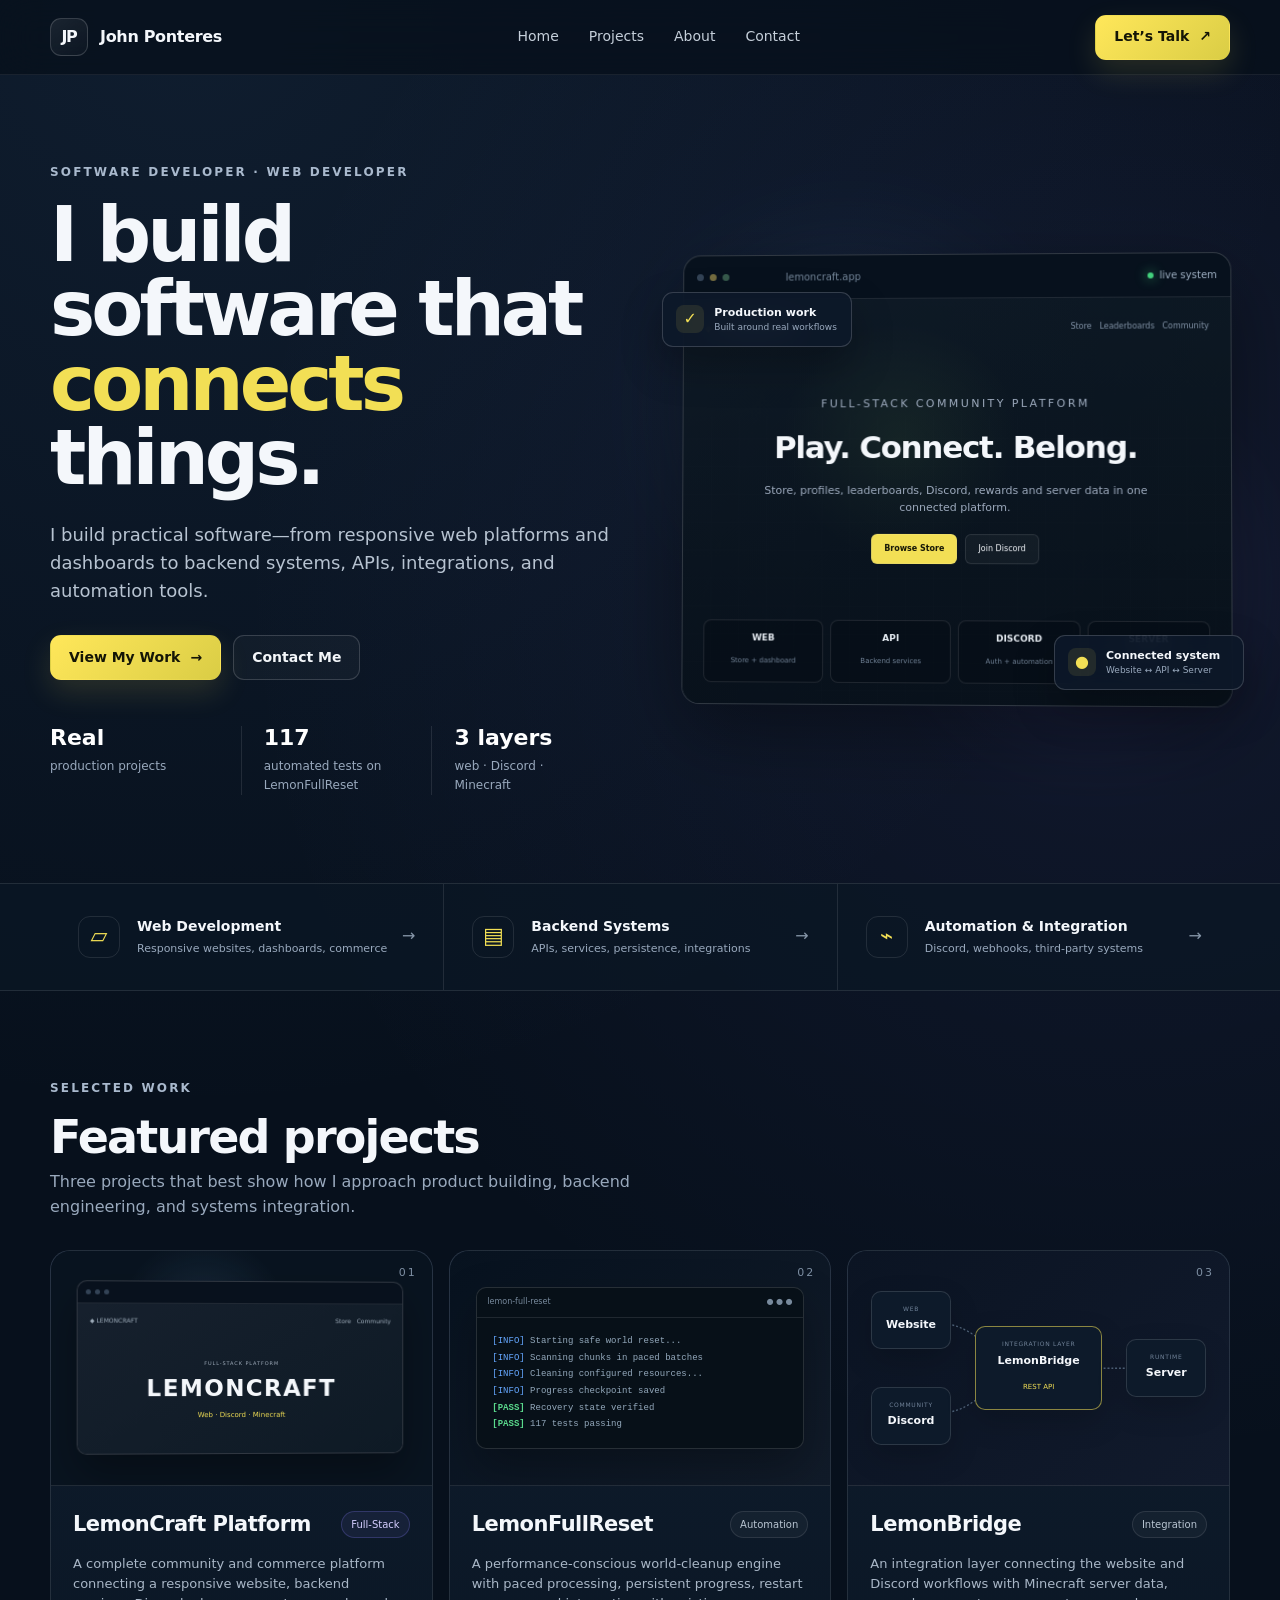
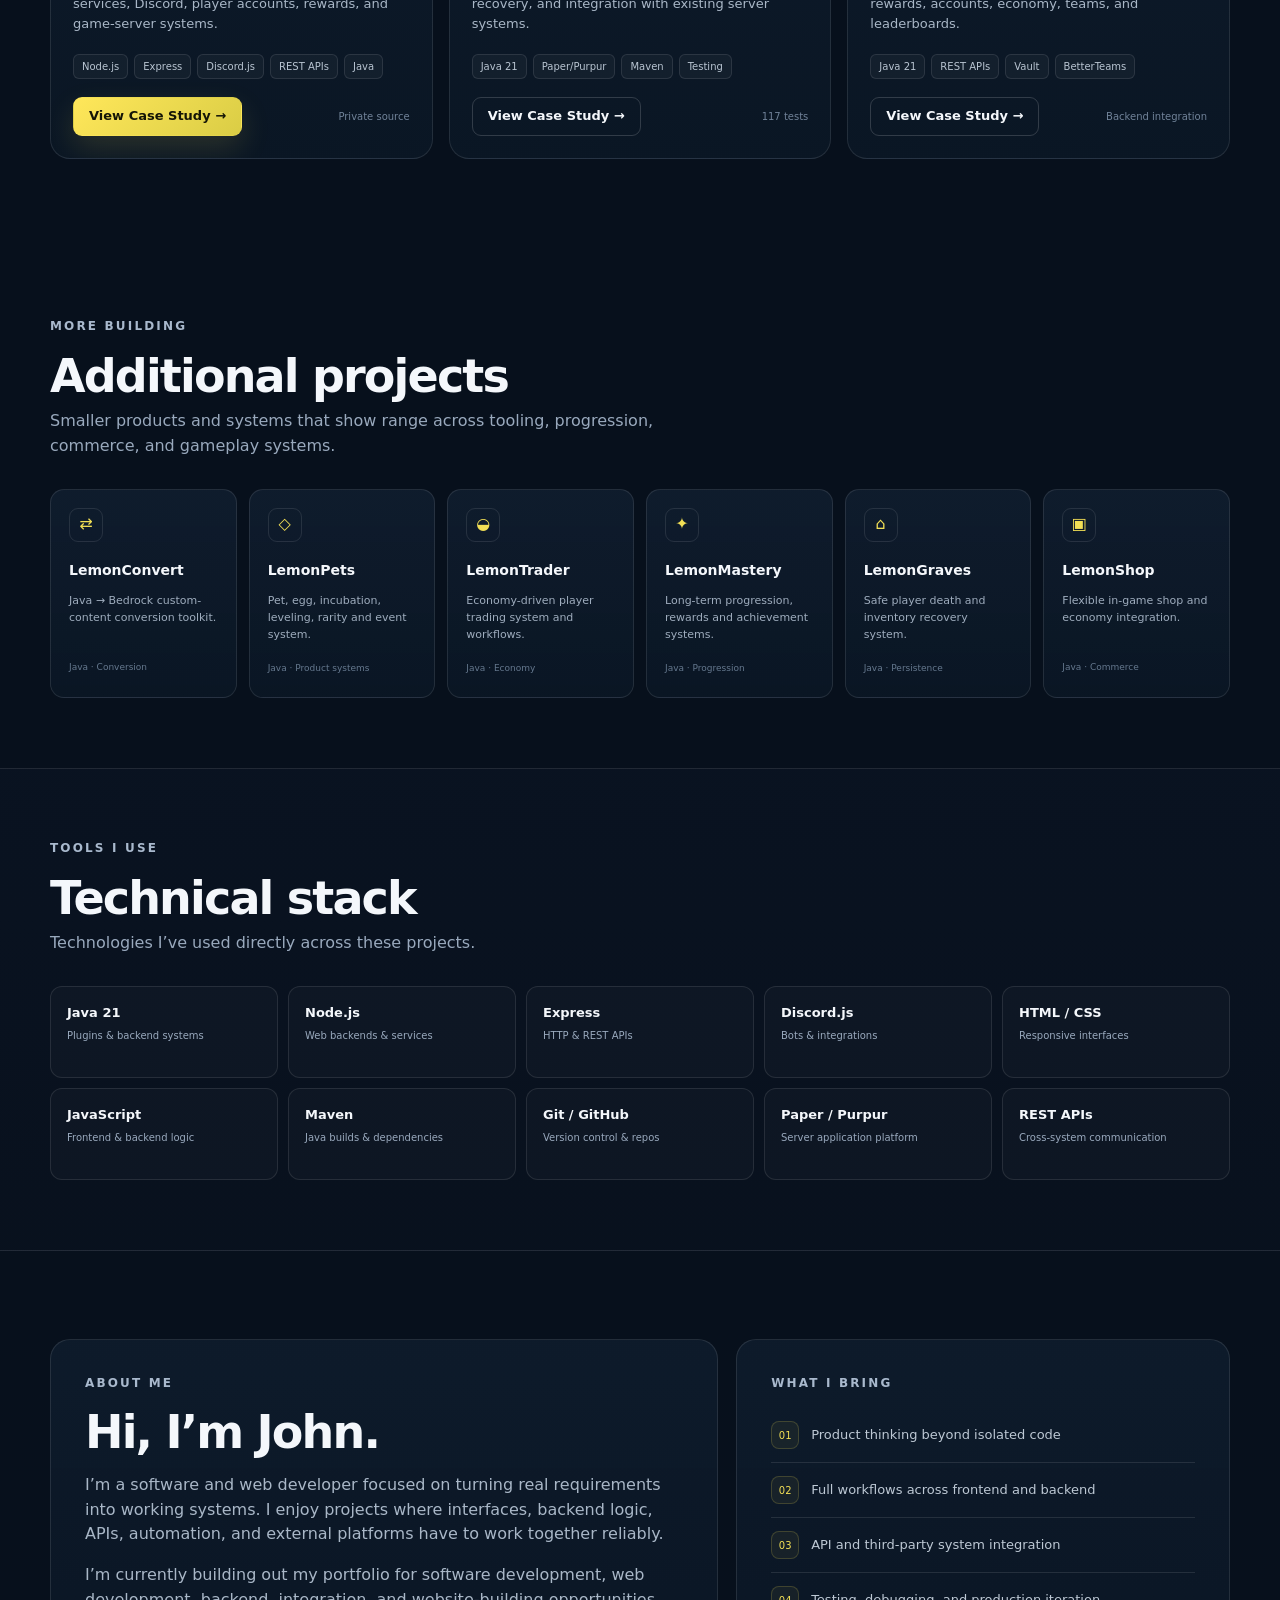
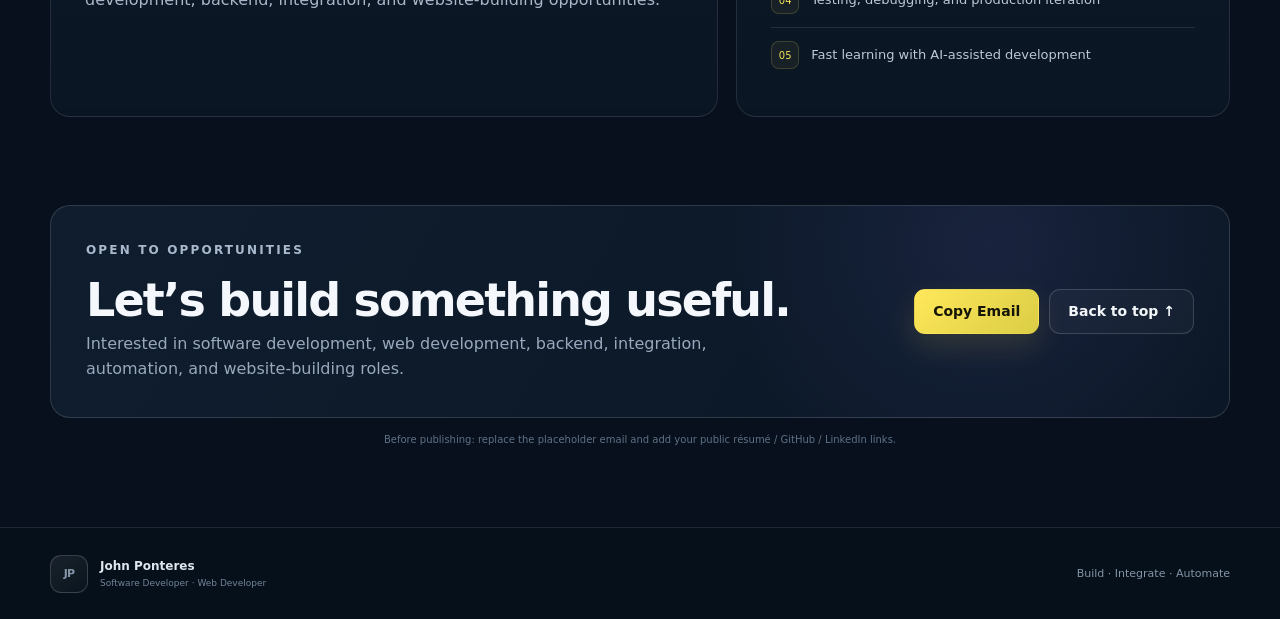
==== index.html @ 07e92867 "Move portfolio site to repository root" ====
<!doctype html>
<html lang="en">
<head>
  <meta charset="utf-8" />
  <meta name="viewport" content="width=device-width, initial-scale=1" />
  <meta name="description" content="John Ponteres — Software Developer & Web Developer building full-stack web platforms, backend systems, APIs, integrations and automation tools." />
  <meta name="theme-color" content="#07101c" />
  <title>John Ponteres — Software Developer & Web Developer</title>
  <link rel="stylesheet" href="styles.css" />
</head>
<body>
  <div class="site-shell">
    <header class="nav-wrap">
      <nav class="nav container" aria-label="Primary navigation">
        <a class="brand" href="#top" aria-label="John Ponteres home">
          <span class="brand-mark">JP</span>
          <span class="brand-name">John Ponteres</span>
        </a>
        <div class="nav-links" id="navLinks">
          <a href="#top">Home</a>
          <a href="#projects">Projects</a>
          <a href="#about">About</a>
          <a href="#contact">Contact</a>
        </div>
        <a class="btn btn-accent nav-cta" href="#contact">Let’s Talk <span>↗</span></a>
        <button class="menu-btn" aria-label="Toggle navigation" aria-expanded="false" aria-controls="navLinks">
          <span></span><span></span>
        </button>
      </nav>
    </header>

    <main id="top">
      <section class="hero container section-pad">
        <div class="hero-copy reveal">
          <p class="eyebrow">SOFTWARE DEVELOPER · WEB DEVELOPER</p>
          <h1>I build software that <span class="accent-text">connects</span> things.</h1>
          <p class="hero-lede">I build practical software—from responsive web platforms and dashboards to backend systems, APIs, integrations, and automation tools.</p>
          <div class="hero-actions">
            <a class="btn btn-accent" href="#projects">View My Work <span>→</span></a>
            <a class="btn btn-ghost" href="#contact">Contact Me</a>
          </div>
          <div class="proof-grid" aria-label="Selected proof points">
            <div><strong>Real</strong><span>production projects</span></div>
            <div><strong>117</strong><span>automated tests on LemonFullReset</span></div>
            <div><strong>3 layers</strong><span>web · Discord · Minecraft</span></div>
          </div>
        </div>

        <div class="hero-visual reveal reveal-delay" aria-label="LemonCraft platform preview">
          <div class="glow-orb glow-one"></div>
          <div class="glow-orb glow-two"></div>
          <div class="browser-card">
            <div class="browser-top">
              <div class="window-dots"><i></i><i></i><i></i></div>
              <span>lemoncraft.app</span>
              <span class="status-dot">live system</span>
            </div>
            <div class="platform-preview">
              <div class="preview-nav">
                <span class="lemon-logo">◆</span>
                <strong>LEMONCRAFT</strong>
                <span class="preview-nav-links">Store &nbsp; Leaderboards &nbsp; Community</span>
              </div>
              <div class="preview-hero">
                <p class="tiny-label">FULL-STACK COMMUNITY PLATFORM</p>
                <h3>Play. Connect. Belong.</h3>
                <p>Store, profiles, leaderboards, Discord, rewards and server data in one connected platform.</p>
                <div class="preview-buttons"><span>Browse Store</span><span>Join Discord</span></div>
              </div>
              <div class="preview-stats">
                <div><b>WEB</b><small>Store + dashboard</small></div>
                <div><b>API</b><small>Backend services</small></div>
                <div><b>DISCORD</b><small>Auth + automation</small></div>
                <div><b>SERVER</b><small>Rewards + data</small></div>
              </div>
            </div>
          </div>
          <div class="floating-card float-a"><span>●</span><div><b>Connected system</b><small>Website ↔ API ↔ Server</small></div></div>
          <div class="floating-card float-b"><span>✓</span><div><b>Production work</b><small>Built around real workflows</small></div></div>
        </div>
      </section>

      <section class="capabilities-wrap">
        <div class="container capabilities">
          <article><span class="cap-icon">▱</span><div><b>Web Development</b><small>Responsive websites, dashboards, commerce</small></div><em>→</em></article>
          <article><span class="cap-icon">▤</span><div><b>Backend Systems</b><small>APIs, services, persistence, integrations</small></div><em>→</em></article>
          <article><span class="cap-icon">⌁</span><div><b>Automation & Integration</b><small>Discord, webhooks, third-party systems</small></div><em>→</em></article>
        </div>
      </section>

      <section class="container section-pad" id="projects">
        <div class="section-heading reveal">
          <div>
            <p class="eyebrow">SELECTED WORK</p>
            <h2>Featured projects</h2>
            <p>Three projects that best show how I approach product building, backend engineering, and systems integration.</p>
          </div>
        </div>

        <div class="project-grid">
          <article class="project-card feature-project reveal">
            <div class="project-media web-media">
              <div class="mini-browser">
                <div class="mini-bar"><i></i><i></i><i></i></div>
                <div class="mini-site">
                  <div class="mini-site-top"><span>◆ LEMONCRAFT</span><span>Store &nbsp; Community</span></div>
                  <div class="mini-site-center"><small>FULL-STACK PLATFORM</small><strong>LEMONCRAFT</strong><span>Web · Discord · Minecraft</span></div>
                </div>
              </div>
              <span class="project-number">01</span>
            </div>
            <div class="project-body">
              <div class="project-topline"><h3>LemonCraft Platform</h3><span class="tag primary">Full-Stack</span></div>
              <p>A complete community and commerce platform connecting a responsive website, backend services, Discord, player accounts, rewards, and game-server systems.</p>
              <div class="tags"><span>Node.js</span><span>Express</span><span>Discord.js</span><span>REST APIs</span><span>Java</span></div>
              <div class="project-actions"><a class="btn btn-accent btn-small" href="projects/lemoncraft.html">View Case Study →</a><span class="private-note">Private source</span></div>
            </div>
          </article>

          <article class="project-card reveal">
            <div class="project-media terminal-media">
              <div class="terminal">
                <div class="terminal-head"><span>lemon-full-reset</span><span>● ● ●</span></div>
                <code><i>[INFO]</i> Starting safe world reset...<br><i>[INFO]</i> Scanning chunks in paced batches<br><i>[INFO]</i> Cleaning configured resources...<br><i>[INFO]</i> Progress checkpoint saved<br><b>[PASS]</b> Recovery state verified<br><b>[PASS]</b> 117 tests passing</code>
              </div>
              <span class="project-number">02</span>
            </div>
            <div class="project-body">
              <div class="project-topline"><h3>LemonFullReset</h3><span class="tag">Automation</span></div>
              <p>A performance-conscious world-cleanup engine with paced processing, persistent progress, restart recovery, and integration with existing server systems.</p>
              <div class="tags"><span>Java 21</span><span>Paper/Purpur</span><span>Maven</span><span>Testing</span></div>
              <div class="project-actions"><a class="btn btn-outline btn-small" href="projects/lemonfullreset.html">View Case Study →</a><span class="private-note">117 tests</span></div>
            </div>
          </article>

          <article class="project-card reveal">
            <div class="project-media architecture-media">
              <div class="arch-grid">
                <div class="arch-node"><small>WEB</small><b>Website</b></div>
                <div class="arch-node"><small>COMMUNITY</small><b>Discord</b></div>
                <div class="arch-core"><small>INTEGRATION LAYER</small><b>LemonBridge</b><span>REST API</span></div>
                <div class="arch-node"><small>RUNTIME</small><b>Server</b></div>
                <svg viewBox="0 0 700 260" preserveAspectRatio="none" aria-hidden="true"><path d="M130,65 C240,65 250,130 330,130"/><path d="M130,195 C240,195 250,130 330,130"/><path d="M470,130 C535,130 545,130 590,130"/></svg>
              </div>
              <span class="project-number">03</span>
            </div>
            <div class="project-body">
              <div class="project-topline"><h3>LemonBridge</h3><span class="tag">Integration</span></div>
              <p>An integration layer connecting the website and Discord workflows with Minecraft server data, rewards, accounts, economy, teams, and leaderboards.</p>
              <div class="tags"><span>Java 21</span><span>REST APIs</span><span>Vault</span><span>BetterTeams</span></div>
              <div class="project-actions"><a class="btn btn-outline btn-small" href="projects/lemonbridge.html">View Case Study →</a><span class="private-note">Backend integration</span></div>
            </div>
          </article>
        </div>
      </section>

      <section class="container section-pad compact-pad">
        <div class="section-heading reveal">
          <div><p class="eyebrow">MORE BUILDING</p><h2>Additional projects</h2><p>Smaller products and systems that show range across tooling, progression, commerce, and gameplay systems.</p></div>
        </div>
        <div class="small-projects reveal">
          <article><span>⇄</span><h3>LemonConvert</h3><p>Java → Bedrock custom-content conversion toolkit.</p><small>Java · Conversion</small></article>
          <article><span>◇</span><h3>LemonPets</h3><p>Pet, egg, incubation, leveling, rarity and event system.</p><small>Java · Product systems</small></article>
          <article><span>◒</span><h3>LemonTrader</h3><p>Economy-driven player trading system and workflows.</p><small>Java · Economy</small></article>
          <article><span>✦</span><h3>LemonMastery</h3><p>Long-term progression, rewards and achievement systems.</p><small>Java · Progression</small></article>
          <article><span>⌂</span><h3>LemonGraves</h3><p>Safe player death and inventory recovery system.</p><small>Java · Persistence</small></article>
          <article><span>▣</span><h3>LemonShop</h3><p>Flexible in-game shop and economy integration.</p><small>Java · Commerce</small></article>
        </div>
      </section>

      <section class="tech-wrap">
        <div class="container section-pad compact-pad">
          <div class="section-heading reveal"><div><p class="eyebrow">TOOLS I USE</p><h2>Technical stack</h2><p>Technologies I’ve used directly across these projects.</p></div></div>
          <div class="tech-grid reveal">
            <div><b>Java 21</b><small>Plugins & backend systems</small></div>
            <div><b>Node.js</b><small>Web backends & services</small></div>
            <div><b>Express</b><small>HTTP & REST APIs</small></div>
            <div><b>Discord.js</b><small>Bots & integrations</small></div>
            <div><b>HTML / CSS</b><small>Responsive interfaces</small></div>
            <div><b>JavaScript</b><small>Frontend & backend logic</small></div>
            <div><b>Maven</b><small>Java builds & dependencies</small></div>
            <div><b>Git / GitHub</b><small>Version control & repos</small></div>
            <div><b>Paper / Purpur</b><small>Server application platform</small></div>
            <div><b>REST APIs</b><small>Cross-system communication</small></div>
          </div>
        </div>
      </section>

      <section class="container section-pad" id="about">
        <div class="about-grid">
          <div class="about-card reveal">
            <p class="eyebrow">ABOUT ME</p>
            <h2>Hi, I’m John.</h2>
            <p>I’m a software and web developer focused on turning real requirements into working systems. I enjoy projects where interfaces, backend logic, APIs, automation, and external platforms have to work together reliably.</p>
            <p>I’m currently building out my portfolio for software development, web development, backend, integration, and website-building opportunities.</p>
          </div>
          <div class="drive-card reveal">
            <p class="eyebrow">WHAT I BRING</p>
            <ul>
              <li><span>01</span> Product thinking beyond isolated code</li>
              <li><span>02</span> Full workflows across frontend and backend</li>
              <li><span>03</span> API and third-party system integration</li>
              <li><span>04</span> Testing, debugging, and production iteration</li>
              <li><span>05</span> Fast learning with AI-assisted development</li>
            </ul>
          </div>
        </div>
      </section>

      <section class="container contact-section" id="contact">
        <div class="contact-card reveal">
          <div>
            <p class="eyebrow">OPEN TO OPPORTUNITIES</p>
            <h2>Let’s build something useful.</h2>
            <p>Interested in software development, web development, backend, integration, automation, and website-building roles.</p>
          </div>
          <div class="contact-actions">
            <button class="btn btn-accent" data-copy-email="john.ponteres@example.com">Copy Email</button>
            <a class="btn btn-ghost" href="#top">Back to top ↑</a>
          </div>
        </div>
        <p class="setup-note">Before publishing: replace the placeholder email and add your public résumé / GitHub / LinkedIn links.</p>
      </section>
    </main>

    <footer>
      <div class="container footer-inner">
        <div class="brand"><span class="brand-mark">JP</span><div><b>John Ponteres</b><small>Software Developer · Web Developer</small></div></div>
        <p>Build · Integrate · Automate</p>
      </div>
    </footer>
  </div>
  <script src="script.js"></script>
</body>
</html>
---- styles.css ----
:root {
  --bg: #07101c;
  --bg-2: #0a1422;
  --panel: #0d1929;
  --panel-2: #111f31;
  --line: rgba(255,255,255,.1);
  --line-strong: rgba(255,255,255,.16);
  --text: #f4f7fb;
  --muted: #99a9bd;
  --muted-2: #6f8095;
  --accent: #f2df55;
  --accent-2: #d7ff77;
  --purple: #8c7cff;
  --green: #43d17d;
  --shadow: 0 28px 80px rgba(0,0,0,.38);
  --radius: 20px;
  --radius-sm: 12px;
  --max: 1180px;
}
* { box-sizing: border-box; }
html { scroll-behavior: smooth; }
body {
  margin: 0;
  color: var(--text);
  background:
    radial-gradient(circle at 15% 0%, rgba(67,111,164,.14), transparent 28%),
    radial-gradient(circle at 88% 15%, rgba(140,124,255,.08), transparent 26%),
    var(--bg);
  font-family: Inter, ui-sans-serif, system-ui, -apple-system, BlinkMacSystemFont, "Segoe UI", sans-serif;
  line-height: 1.55;
  -webkit-font-smoothing: antialiased;
}
a { color: inherit; text-decoration: none; }
button, a { -webkit-tap-highlight-color: transparent; }
button { font: inherit; }
.container { width: min(calc(100% - 40px), var(--max)); margin: 0 auto; }
.section-pad { padding: 88px 0; }
.compact-pad { padding-top: 70px; padding-bottom: 70px; }
.site-shell { overflow: hidden; }
.nav-wrap { position: sticky; top: 0; z-index: 50; backdrop-filter: blur(18px); background: rgba(7,16,28,.78); border-bottom: 1px solid rgba(255,255,255,.07); }
.nav { height: 74px; display: flex; align-items: center; justify-content: space-between; gap: 28px; }
.brand { display: inline-flex; align-items: center; gap: 12px; min-width: max-content; }
.brand-mark { width: 38px; height: 38px; display: grid; place-items: center; border: 1px solid var(--line-strong); border-radius: 11px; font-weight: 900; letter-spacing: -.08em; background: linear-gradient(145deg, rgba(255,255,255,.08), rgba(255,255,255,.02)); }
.brand-name { font-weight: 730; letter-spacing: -.02em; }
.nav-links { display: flex; gap: 30px; align-items: center; color: #c5cfda; font-size: 14px; }
.nav-links a:hover { color: #fff; }
.btn { min-height: 45px; display: inline-flex; align-items: center; justify-content: center; gap: 10px; padding: 0 18px; border-radius: 11px; font-weight: 760; font-size: 14px; border: 1px solid transparent; transition: .2s ease; cursor: pointer; }
.btn:hover { transform: translateY(-2px); }
.btn-accent { background: linear-gradient(135deg, #ffe75a, #dacd45); color: #141506; box-shadow: 0 12px 30px rgba(241,222,85,.14); }
.btn-accent:hover { box-shadow: 0 15px 34px rgba(241,222,85,.22); }
.btn-ghost { border-color: var(--line-strong); background: rgba(255,255,255,.03); color: #f3f6f9; }
.btn-outline { border-color: var(--line-strong); background: transparent; }
.btn-small { min-height: 39px; padding: 0 15px; border-radius: 9px; font-size: 13px; }
.menu-btn { display: none; width: 42px; height: 42px; border-radius: 10px; border: 1px solid var(--line); background: rgba(255,255,255,.03); color: white; }
.menu-btn span { width: 18px; height: 1px; background: #fff; display: block; margin: 5px auto; }
.hero { min-height: 700px; display: grid; grid-template-columns: 1.02fr .98fr; gap: 58px; align-items: center; position: relative; }
.eyebrow { margin: 0 0 16px; color: #a9b9cd; letter-spacing: .18em; font-size: 12px; font-weight: 780; }
h1 { font-size: clamp(46px, 6vw, 76px); line-height: .98; letter-spacing: -.052em; margin: 0; max-width: 770px; }
.accent-text { color: var(--accent); }
.hero-lede { color: #b7c3d1; font-size: 18px; max-width: 650px; margin: 26px 0 30px; }
.hero-actions { display: flex; gap: 12px; flex-wrap: wrap; }
.proof-grid { margin-top: 46px; display: grid; grid-template-columns: repeat(3, 1fr); max-width: 690px; }
.proof-grid div { padding: 0 22px; border-left: 1px solid var(--line); }
.proof-grid div:first-child { padding-left: 0; border-left: 0; }
.proof-grid strong { display: block; font-size: 22px; line-height: 1.1; color: #fff; }
.proof-grid span { display: block; color: var(--muted); font-size: 12px; margin-top: 7px; }
.hero-visual { position: relative; min-height: 490px; display: grid; place-items: center; }
.glow-orb { position: absolute; filter: blur(70px); border-radius: 50%; opacity: .28; pointer-events: none; }
.glow-one { width: 250px; height: 250px; background: #416fa3; top: 10%; left: 8%; }
.glow-two { width: 220px; height: 220px; background: #8c7cff; right: 5%; bottom: 6%; opacity: .18; }
.browser-card { width: min(100%, 580px); border: 1px solid rgba(255,255,255,.17); background: #07111d; border-radius: 18px; box-shadow: var(--shadow); position: relative; z-index: 2; overflow: hidden; transform: perspective(1200px) rotateY(-2deg) rotateX(1deg); }
.browser-top { height: 44px; border-bottom: 1px solid var(--line); display: grid; grid-template-columns: 90px 1fr auto; align-items: center; padding: 0 13px; color: #75879a; font-size: 10px; }
.window-dots { display: flex; gap: 6px; }
.window-dots i, .mini-bar i { width: 7px; height: 7px; border-radius: 50%; background: #334356; }
.window-dots i:nth-child(2) { background: #746c3f; }
.window-dots i:nth-child(3) { background: #36594b; }
.status-dot { color: #9fb0c3; }
.status-dot:before { content: ''; width: 6px; height: 6px; display: inline-block; border-radius: 50%; background: var(--green); margin-right: 6px; box-shadow: 0 0 12px rgba(67,209,125,.9); }
.platform-preview { min-height: 370px; background:
  linear-gradient(rgba(6,14,24,.30), rgba(6,14,24,.78)),
  radial-gradient(circle at 40% 35%, rgba(88,133,76,.24), transparent 28%),
  linear-gradient(135deg, #13202d 0%, #0f1c28 50%, #101c25 100%); padding: 21px; position: relative; }
.platform-preview:after { content:''; position:absolute; inset:0; opacity:.16; background-image: linear-gradient(rgba(255,255,255,.03) 1px, transparent 1px), linear-gradient(90deg, rgba(255,255,255,.03) 1px, transparent 1px); background-size: 28px 28px; }
.preview-nav, .preview-hero, .preview-stats { position: relative; z-index: 1; }
.preview-nav { display: flex; align-items: center; gap: 8px; font-size: 10px; }
.lemon-logo { color: var(--accent); }
.preview-nav-links { margin-left: auto; color: #8091a5; font-size: 8px; }
.preview-hero { text-align: center; margin: 60px auto 56px; max-width: 390px; }
.tiny-label { font-size: 8px; letter-spacing: .22em; color: #b5c1cc; }
.preview-hero h3 { font-size: 31px; margin: 5px 0 8px; letter-spacing: -.04em; }
.preview-hero p { font-size: 11px; color: #9daabd; }
.preview-buttons { display: flex; justify-content: center; gap: 8px; margin-top: 18px; }
.preview-buttons span { padding: 8px 12px; border: 1px solid var(--line); border-radius: 6px; font-size: 8px; background: rgba(255,255,255,.04); }
.preview-buttons span:first-child { background: var(--accent); color: #141506; font-weight: 800; }
.preview-stats { display: grid; grid-template-columns: repeat(4, 1fr); gap: 7px; }
.preview-stats div { padding: 11px 8px; border: 1px solid var(--line); background: rgba(5,12,20,.45); border-radius: 8px; text-align: center; }
.preview-stats b { display:block; font-size: 9px; color: #e5ebf1; }
.preview-stats small { color: #728397; font-size: 7px; }
.floating-card { position: absolute; z-index: 4; min-width: 190px; display: flex; gap: 10px; align-items: center; padding: 11px 13px; border: 1px solid rgba(255,255,255,.17); background: rgba(13,25,41,.88); backdrop-filter: blur(14px); border-radius: 11px; box-shadow: 0 18px 40px rgba(0,0,0,.25); }
.floating-card > span { width: 28px; height: 28px; border-radius: 8px; display:grid; place-items:center; background: rgba(242,223,85,.1); color: var(--accent); }
.floating-card b, .floating-card small { display:block; }
.floating-card b { font-size: 11px; }
.floating-card small { font-size: 9px; color: var(--muted); }
.float-a { right: -14px; bottom: 34px; }
.float-b { left: -18px; top: 58px; }
.capabilities-wrap { border-top: 1px solid var(--line); border-bottom: 1px solid var(--line); background: rgba(11,23,37,.72); }
.capabilities { min-height: 106px; display: grid; grid-template-columns: repeat(3, 1fr); }
.capabilities article { display: grid; grid-template-columns: 46px 1fr auto; align-items: center; gap: 13px; padding: 22px 28px; border-left: 1px solid var(--line); }
.capabilities article:first-child { border-left: 0; }
.cap-icon { width: 42px; height: 42px; display:grid; place-items:center; border:1px solid var(--line); border-radius: 12px; color: var(--accent); font-size: 22px; }
.capabilities b, .capabilities small { display:block; }
.capabilities b { font-size: 14px; }
.capabilities small { color: var(--muted); font-size: 11px; margin-top: 3px; }
.capabilities em { color: #8696a8; font-style: normal; }
.section-heading { display: flex; align-items: end; justify-content: space-between; gap: 20px; margin-bottom: 30px; }
.section-heading h2, .about-card h2, .contact-card h2 { margin: 0; font-size: clamp(31px, 4vw, 46px); letter-spacing: -.04em; line-height: 1.05; }
.section-heading p:not(.eyebrow) { margin: 9px 0 0; color: var(--muted); max-width: 670px; }
.project-grid { display: grid; grid-template-columns: repeat(3, 1fr); gap: 16px; }
.project-card { background: linear-gradient(180deg, rgba(17,31,49,.88), rgba(11,23,37,.92)); border: 1px solid var(--line); border-radius: var(--radius); overflow: hidden; transition: .25s ease; }
.project-card:hover { transform: translateY(-5px); border-color: rgba(255,255,255,.18); box-shadow: 0 24px 60px rgba(0,0,0,.22); }
.project-media { height: 235px; position: relative; overflow:hidden; border-bottom: 1px solid var(--line); }
.project-number { position: absolute; right: 15px; top: 13px; font-size: 11px; color: #7d8ea2; letter-spacing: .18em; }
.web-media { display:grid; place-items:center; background: radial-gradient(circle at 40% 30%, rgba(68,106,142,.27), transparent 30%), #08131f; }
.mini-browser { width: 86%; height: 74%; background:#08111d; border:1px solid rgba(255,255,255,.16); border-radius:10px; overflow:hidden; box-shadow:0 20px 40px rgba(0,0,0,.32); transform: perspective(900px) rotateY(3deg); }
.mini-bar { height: 22px; display:flex; gap:4px; align-items:center; padding:0 8px; border-bottom:1px solid var(--line); }
.mini-bar i { width:5px;height:5px; }
.mini-site { height: calc(100% - 22px); padding:12px; background:linear-gradient(150deg,#16202d,#0e1a25); }
.mini-site-top { display:flex; justify-content:space-between; font-size:6px; color:#9eacba; }
.mini-site-center { text-align:center; display:flex; flex-direction:column; align-items:center; margin-top:35px; }
.mini-site-center small { font-size:5px; letter-spacing:.18em; color:#9facba; }
.mini-site-center strong { font-size:23px; letter-spacing:.06em; margin:3px 0; }
.mini-site-center span { font-size:7px; color:var(--accent); }
.terminal-media { display:grid; place-items:center; background:linear-gradient(140deg,#07121f,#111b29); }
.terminal { width:86%; min-height:150px; border:1px solid rgba(255,255,255,.13); background:#071018; border-radius:10px; box-shadow:0 18px 44px rgba(0,0,0,.28); overflow:hidden; }
.terminal-head { height:30px; padding:0 10px; display:flex; align-items:center; justify-content:space-between; border-bottom:1px solid var(--line); color:#788a9d; font-size:8px; }
.terminal code { display:block; padding:15px; color:#94a9bc; font: 9px/1.85 ui-monospace, SFMono-Regular, Menlo, Consolas, monospace; }
.terminal code i { color:#65a7ff; font-style:normal; }.terminal code b{color:#5ad98c;}
.architecture-media { display:grid; place-items:center; background:linear-gradient(140deg,#0b1423,#111a2c); }
.arch-grid { width:88%; height:78%; position:relative; display:grid; grid-template-columns: 1fr 1.6fr 1fr; grid-template-rows:1fr 1fr; gap:10px 24px; align-items:center; }
.arch-node,.arch-core{position:relative;z-index:2;border:1px solid rgba(255,255,255,.13);border-radius:10px;background:#0d1a2a;padding:12px;text-align:center;box-shadow:0 12px 30px rgba(0,0,0,.16)}
.arch-node:first-of-type{grid-column:1;grid-row:1}.arch-node:nth-of-type(2){grid-column:1;grid-row:2}.arch-core{grid-column:2;grid-row:1/3;border-color:rgba(242,223,85,.55)}.arch-node:nth-of-type(4){grid-column:3;grid-row:1/3}
.arch-node small,.arch-core small{display:block;color:#718399;font-size:6px;letter-spacing:.12em}.arch-node b,.arch-core b{display:block;font-size:11px;margin:3px 0}.arch-core span{font-size:7px;color:var(--accent)}
.arch-grid svg{position:absolute;inset:0;width:100%;height:100%;z-index:1;overflow:visible}.arch-grid path{fill:none;stroke:#51647b;stroke-width:2;stroke-dasharray:4 4}
.project-body { padding: 22px; }
.project-topline { display:flex; align-items:center; justify-content:space-between; gap:14px; }
.project-body h3 { margin:0; font-size:21px; letter-spacing:-.025em; }
.project-body p { color:#a9b7c7; font-size:13px; min-height:82px; }
.tag, .tags span { font-size:10px; border:1px solid var(--line); background:rgba(255,255,255,.035); border-radius:999px; color:#b9c5d2; }
.tag { padding:5px 9px; }.tag.primary{color:#d5ceff;border-color:rgba(140,124,255,.24);background:rgba(140,124,255,.08)}
.tags { display:flex; flex-wrap:wrap; gap:6px; margin:18px 0; }.tags span{padding:4px 8px;border-radius:6px;}
.project-actions { display:flex; align-items:center; justify-content:space-between; gap:10px; }
.private-note { color:#718399; font-size:10px; }
.small-projects { display:grid; grid-template-columns:repeat(6,1fr); gap:12px; }
.small-projects article { min-height:190px; background:linear-gradient(180deg,rgba(17,31,49,.8),rgba(11,23,37,.9)); border:1px solid var(--line); border-radius:14px; padding:18px; }
.small-projects article > span { width:34px;height:34px;display:grid;place-items:center;border:1px solid var(--line);border-radius:9px;color:var(--accent); }
.small-projects h3 { font-size:14px;margin:18px 0 7px; }.small-projects p{font-size:11px;color:#9eacbd;min-height:50px}.small-projects small{font-size:9px;color:#65788e;}
.tech-wrap { border-top:1px solid var(--line);border-bottom:1px solid var(--line); background:linear-gradient(180deg,rgba(10,20,34,.72),rgba(9,18,30,.72)); }
.tech-grid { display:grid; grid-template-columns:repeat(5,1fr); gap:10px; }
.tech-grid div { min-height:92px; padding:16px; border:1px solid var(--line); background:rgba(255,255,255,.025); border-radius:12px; }
.tech-grid b,.tech-grid small{display:block}.tech-grid b{font-size:13px}.tech-grid small{font-size:10px;color:var(--muted);margin-top:5px}
.about-grid { display:grid; grid-template-columns:1.15fr .85fr; gap:18px; }
.about-card,.drive-card { border:1px solid var(--line); background:linear-gradient(180deg,rgba(17,31,49,.72),rgba(11,23,37,.82)); border-radius:var(--radius); padding:34px; }
.about-card p:not(.eyebrow){color:#a9b7c7;max-width:720px}.drive-card ul{list-style:none;padding:0;margin:8px 0 0}.drive-card li{display:flex;align-items:center;gap:12px;padding:13px 0;border-bottom:1px solid var(--line);color:#bdc8d4;font-size:13px}.drive-card li:last-child{border-bottom:0}.drive-card li span{font-size:10px;color:var(--accent);width:28px;height:28px;border:1px solid rgba(242,223,85,.18);border-radius:8px;display:grid;place-items:center;background:rgba(242,223,85,.05)}
.contact-section { padding-bottom: 70px; }
.contact-card { display:flex;justify-content:space-between;align-items:center;gap:28px;border:1px solid rgba(255,255,255,.14);border-radius:var(--radius);padding:35px;background:radial-gradient(circle at 80% 20%,rgba(140,124,255,.1),transparent 28%),linear-gradient(120deg,#0f1d2e,#0b1726); }
.contact-card p:not(.eyebrow){margin:8px 0 0;color:var(--muted);max-width:710px}.contact-actions{display:flex;gap:10px;flex-wrap:wrap;justify-content:flex-end}.setup-note{text-align:center;color:#5f7187;font-size:10px;margin-top:14px}
footer { border-top:1px solid var(--line);padding:26px 0;background:#06101a; }.footer-inner{display:flex;justify-content:space-between;align-items:center;color:#8495a8;font-size:11px}.footer-inner .brand b,.footer-inner .brand small{display:block}.footer-inner .brand b{color:#dfe6ed;font-size:12px}.footer-inner .brand small{font-size:9px;color:#728399;margin-top:2px}
.reveal { opacity: 0; transform: translateY(16px); transition: opacity .65s ease, transform .65s ease; }.reveal.visible{opacity:1;transform:none}.reveal-delay{transition-delay:.12s}
@media (max-width: 1000px) {
  .nav-links { display:none; position:absolute; left:20px; right:20px; top:64px; padding:18px; border:1px solid var(--line); border-radius:14px; background:#0a1624; flex-direction:column; align-items:flex-start; gap:16px; box-shadow:var(--shadow) }.nav-links.open{display:flex}.menu-btn{display:block}.nav-cta{display:none}
  .hero{grid-template-columns:1fr;min-height:auto;gap:36px;padding-top:65px}.hero-copy{text-align:center}.hero-copy h1,.hero-lede,.proof-grid{margin-left:auto;margin-right:auto}.hero-actions{justify-content:center}.hero-visual{min-height:440px}.float-a{right:2%}.float-b{left:2%}
  .project-grid{grid-template-columns:1fr 1fr}.project-card:last-child{grid-column:1/-1}.small-projects{grid-template-columns:repeat(3,1fr)}.tech-grid{grid-template-columns:repeat(3,1fr)}.about-grid{grid-template-columns:1fr}.capabilities{grid-template-columns:1fr}.capabilities article{border-left:0;border-top:1px solid var(--line)}.capabilities article:first-child{border-top:0}
}
@media (max-width: 680px) {
  .container{width:min(calc(100% - 28px),var(--max))}.section-pad{padding:64px 0}.compact-pad{padding-top:56px;padding-bottom:56px}.nav{height:66px}.brand-name{font-size:14px}
  .hero{padding-top:52px}.hero-copy{text-align:left}.hero-copy h1{font-size:48px;margin-left:0}.hero-lede{font-size:16px;margin-left:0}.hero-actions{justify-content:flex-start}.proof-grid{grid-template-columns:1fr;gap:16px;margin-top:35px}.proof-grid div{border-left:0;border-top:1px solid var(--line);padding:14px 0 0}.proof-grid div:first-child{border-top:0}.hero-visual{min-height:350px}.browser-card{transform:none}.floating-card{display:none}.preview-stats{grid-template-columns:1fr 1fr}.platform-preview{min-height:330px}.preview-hero{margin:45px auto 35px}.preview-nav-links{display:none}
  .project-grid{grid-template-columns:1fr}.project-card:last-child{grid-column:auto}.project-media{height:220px}.small-projects{grid-template-columns:1fr 1fr}.tech-grid{grid-template-columns:1fr 1fr}.about-card,.drive-card{padding:24px}.contact-card{align-items:flex-start;flex-direction:column;padding:25px}.contact-actions{justify-content:flex-start}.footer-inner{align-items:flex-start;gap:20px;flex-direction:column}.section-heading h2,.about-card h2,.contact-card h2{font-size:34px}
}
@media (max-width: 440px) { .small-projects,.tech-grid{grid-template-columns:1fr}.hero-copy h1{font-size:42px}.browser-top{grid-template-columns:70px 1fr}.status-dot{display:none}.preview-stats{grid-template-columns:1fr 1fr}.project-body p{min-height:0}.project-actions{align-items:flex-start;flex-direction:column}.arch-grid{width:94%;gap:8px 12px}.arch-node,.arch-core{padding:9px}.arch-node b,.arch-core b{font-size:9px} }
@media (prefers-reduced-motion: reduce) { html{scroll-behavior:auto}.reveal{opacity:1;transform:none;transition:none}.btn,.project-card{transition:none} }
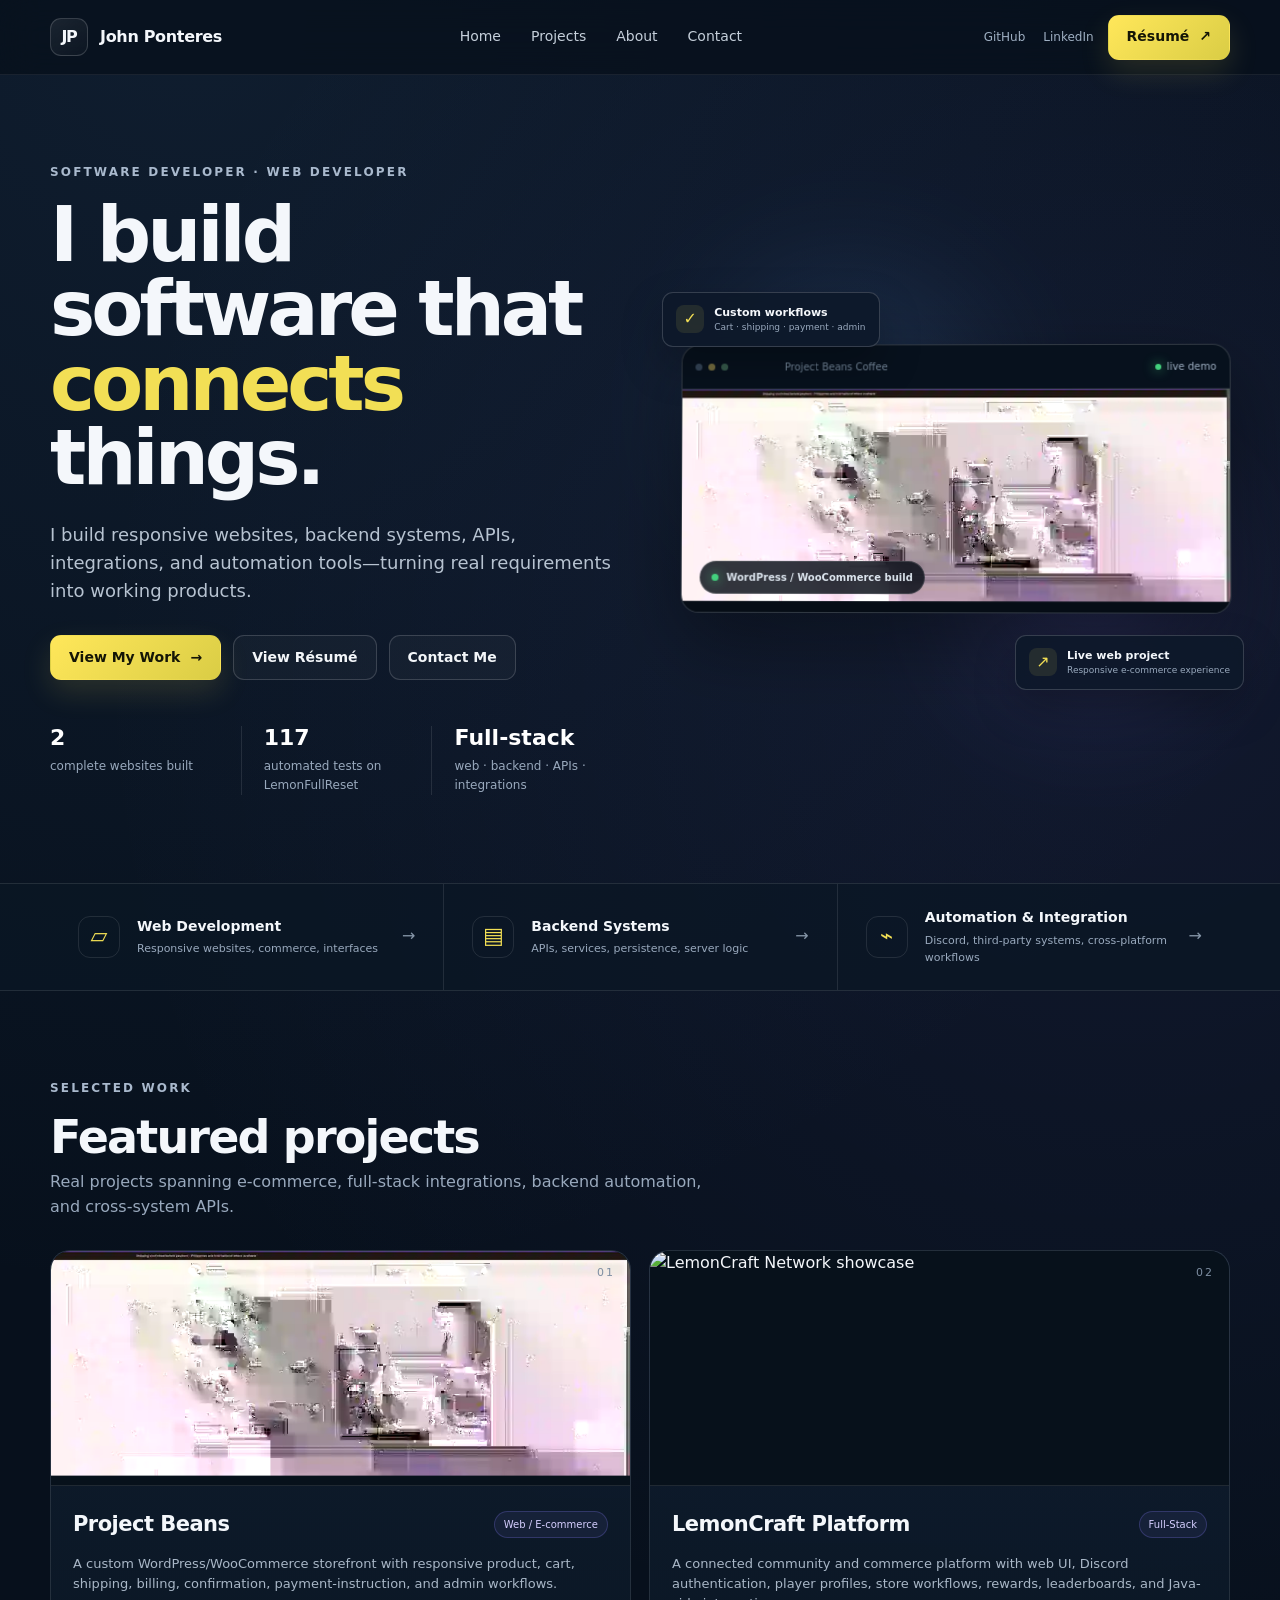
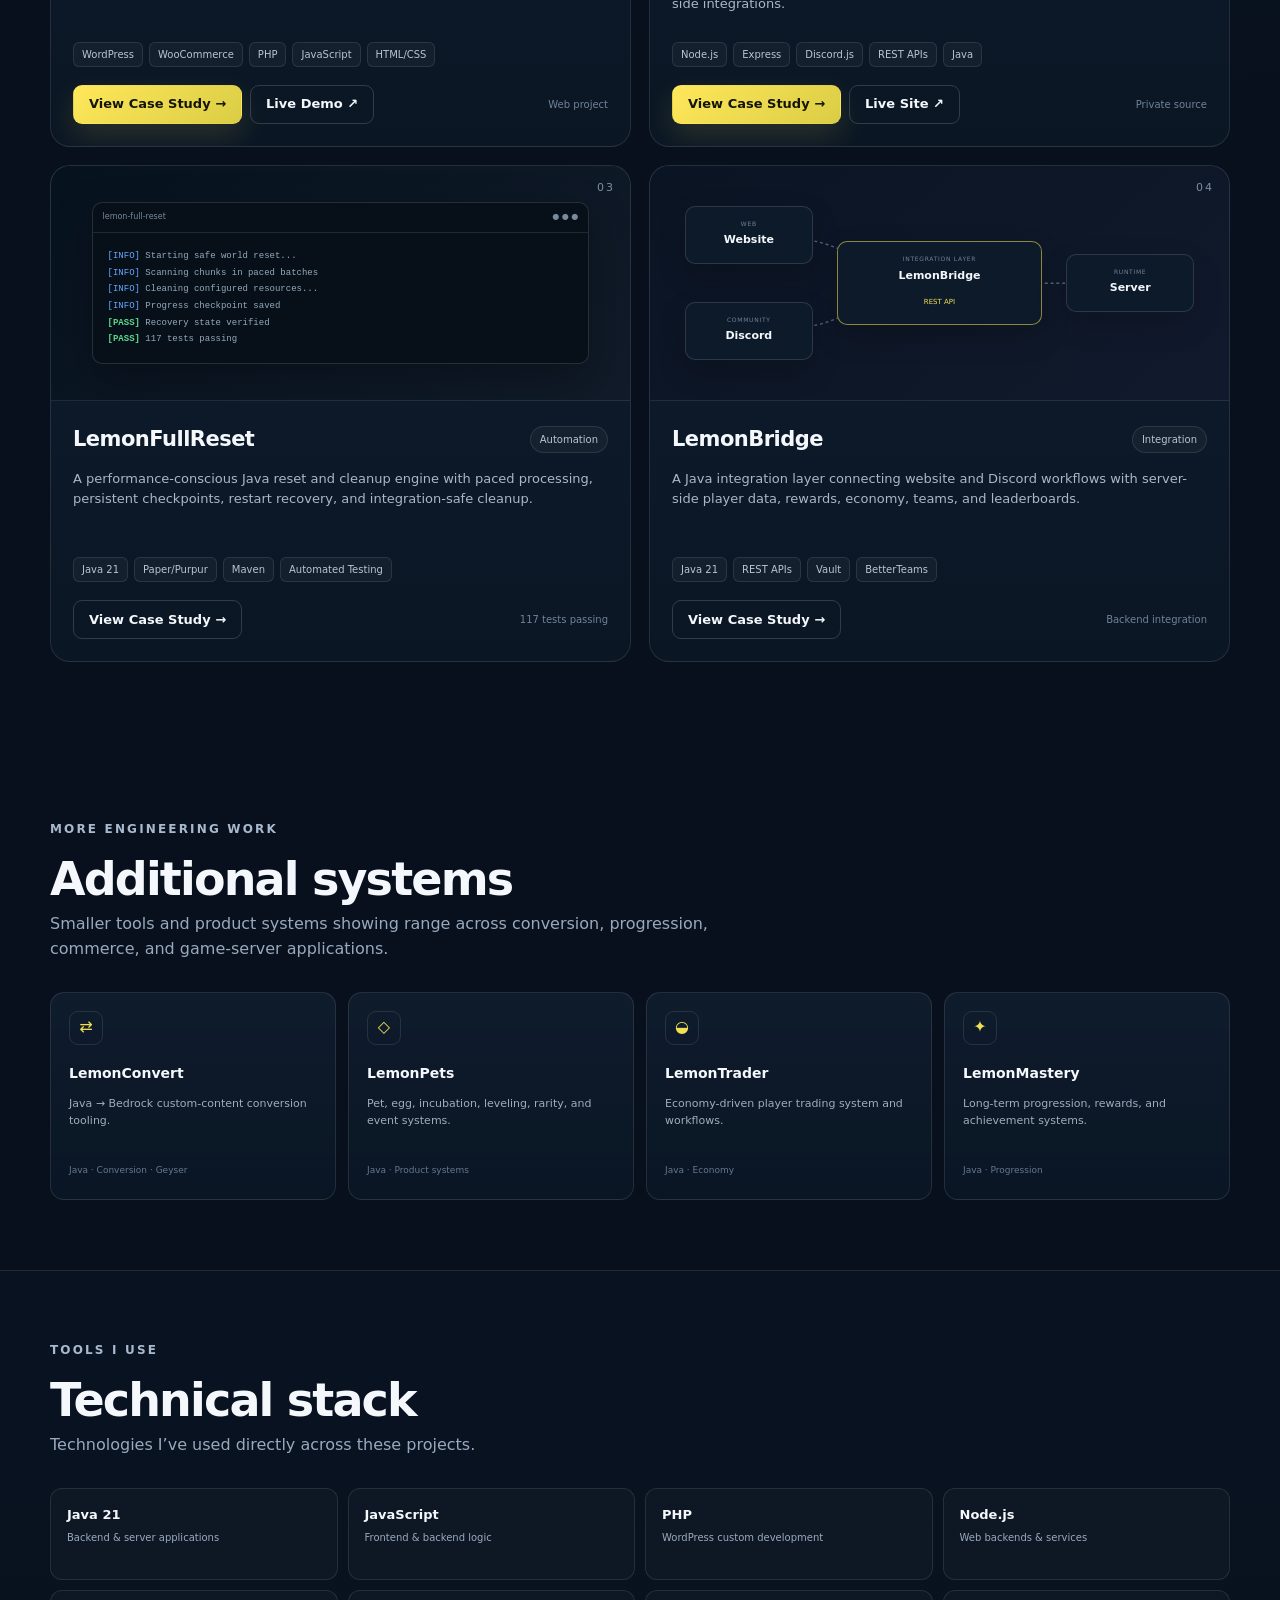
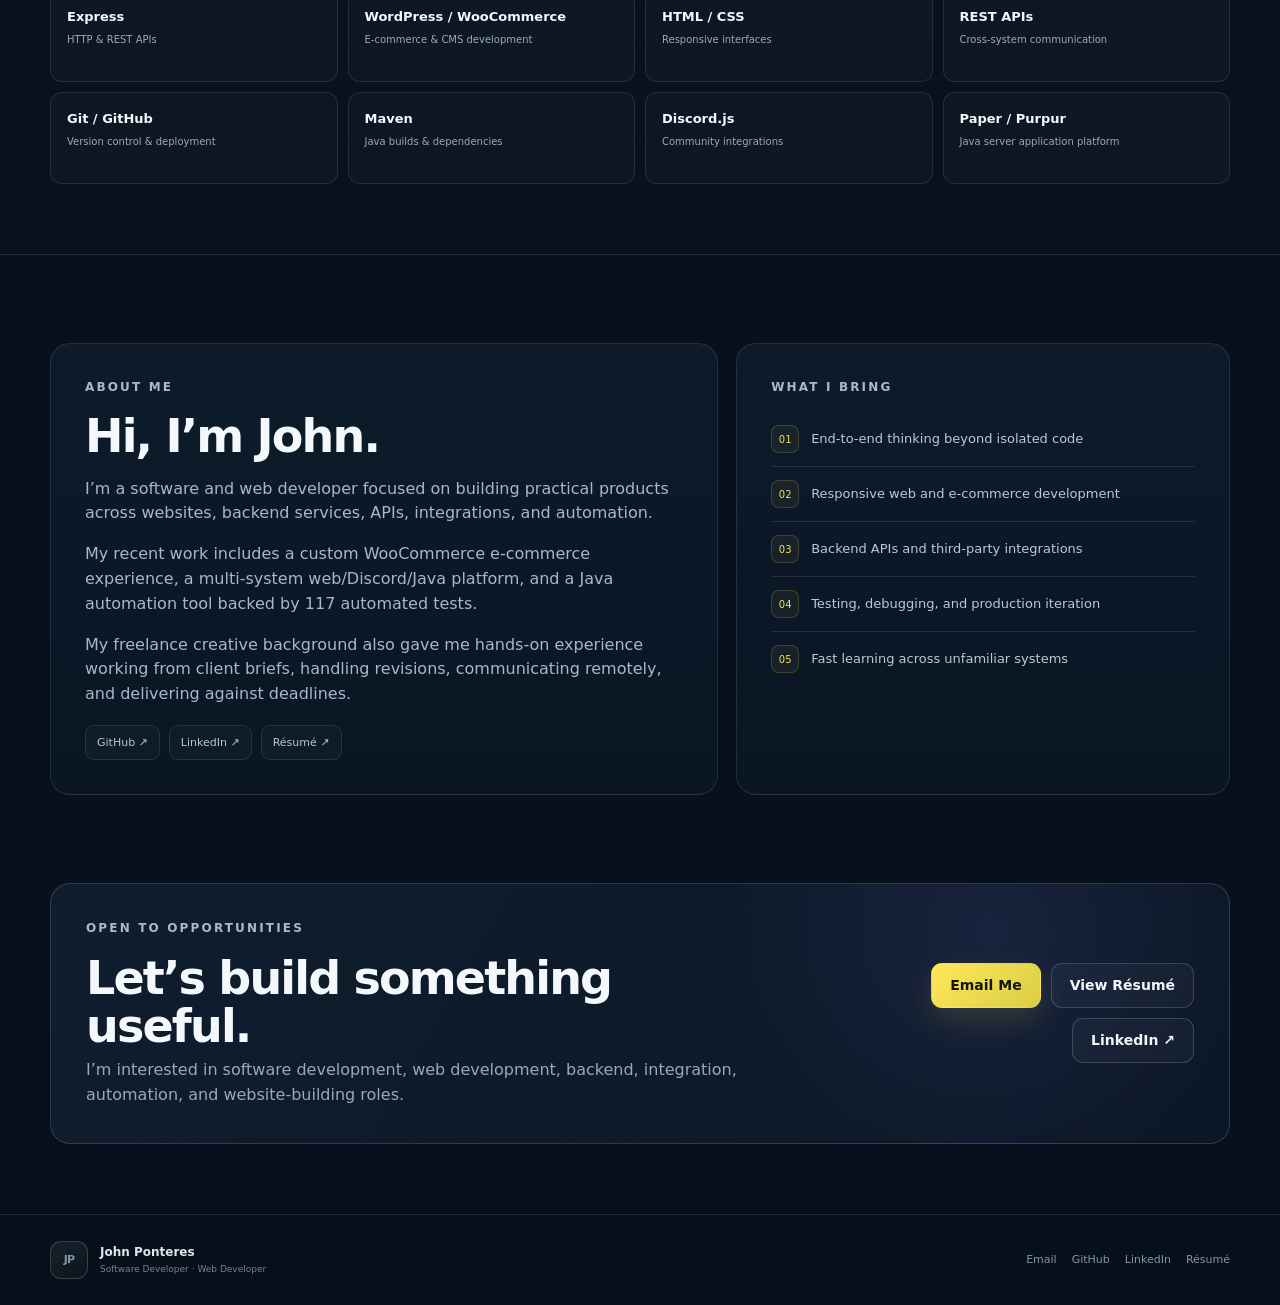
==== commit dad29665: "Reposition portfolio for software and web development roles" ====
--- a/index.html
+++ b/index.html
@@ -3,8 +3,10 @@
 <head>
   <meta charset="utf-8" />
   <meta name="viewport" content="width=device-width, initial-scale=1" />
-  <meta name="description" content="John Ponteres — Software Developer & Web Developer building full-stack web platforms, backend systems, APIs, integrations and automation tools." />
+  <meta name="description" content="John Ponteres — Software Developer & Web Developer building responsive websites, backend systems, APIs, integrations and automation tools." />
   <meta name="theme-color" content="#07101c" />
+  <meta property="og:title" content="John Ponteres — Software Developer & Web Developer" />
+  <meta property="og:description" content="Selected web, backend, integration and automation projects by John Ponteres." />
   <title>John Ponteres — Software Developer & Web Developer</title>
   <link rel="stylesheet" href="styles.css" />
 </head>
@@ -16,16 +18,22 @@
           <span class="brand-mark">JP</span>
           <span class="brand-name">John Ponteres</span>
         </a>
+
         <div class="nav-links" id="navLinks">
           <a href="#top">Home</a>
           <a href="#projects">Projects</a>
           <a href="#about">About</a>
           <a href="#contact">Contact</a>
         </div>
-        <a class="btn btn-accent nav-cta" href="#contact">Let’s Talk <span>↗</span></a>
-        <button class="menu-btn" aria-label="Toggle navigation" aria-expanded="false" aria-controls="navLinks">
-          <span></span><span></span>
-        </button>
+
+        <div class="nav-actions">
+          <a class="nav-social" href="https://github.com/havimotions" target="_blank" rel="noreferrer">GitHub</a>
+          <a class="nav-social" href="https://www.linkedin.com/in/john-ponteres-2313a62a5/" target="_blank" rel="noreferrer">LinkedIn</a>
+          <a class="btn btn-accent nav-cta" href="resume.html">Résumé <span>↗</span></a>
+          <button class="menu-btn" aria-label="Toggle navigation" aria-expanded="false" aria-controls="navLinks">
+            <span></span><span></span>
+          </button>
+        </div>
       </nav>
     </header>
 
@@ -34,57 +42,53 @@
         <div class="hero-copy reveal">
           <p class="eyebrow">SOFTWARE DEVELOPER · WEB DEVELOPER</p>
           <h1>I build software that <span class="accent-text">connects</span> things.</h1>
-          <p class="hero-lede">I build practical software—from responsive web platforms and dashboards to backend systems, APIs, integrations, and automation tools.</p>
+          <p class="hero-lede">I build responsive websites, backend systems, APIs, integrations, and automation tools—turning real requirements into working products.</p>
+
           <div class="hero-actions">
             <a class="btn btn-accent" href="#projects">View My Work <span>→</span></a>
-            <a class="btn btn-ghost" href="#contact">Contact Me</a>
-          </div>
+            <a class="btn btn-ghost" href="resume.html">View Résumé</a>
+            <a class="btn btn-ghost" href="mailto:johnponteres07@gmail.com">Contact Me</a>
+          </div>
+
           <div class="proof-grid" aria-label="Selected proof points">
-            <div><strong>Real</strong><span>production projects</span></div>
+            <div><strong>2</strong><span>complete websites built</span></div>
             <div><strong>117</strong><span>automated tests on LemonFullReset</span></div>
-            <div><strong>3 layers</strong><span>web · Discord · Minecraft</span></div>
-          </div>
-        </div>
-
-        <div class="hero-visual reveal reveal-delay" aria-label="LemonCraft platform preview">
+            <div><strong>Full-stack</strong><span>web · backend · APIs · integrations</span></div>
+          </div>
+        </div>
+
+        <div class="hero-visual reveal reveal-delay" aria-label="Project Beans website preview">
           <div class="glow-orb glow-one"></div>
           <div class="glow-orb glow-two"></div>
-          <div class="browser-card">
+
+          <div class="browser-card real-preview">
             <div class="browser-top">
               <div class="window-dots"><i></i><i></i><i></i></div>
-              <span>lemoncraft.app</span>
-              <span class="status-dot">live system</span>
-            </div>
-            <div class="platform-preview">
-              <div class="preview-nav">
-                <span class="lemon-logo">◆</span>
-                <strong>LEMONCRAFT</strong>
-                <span class="preview-nav-links">Store &nbsp; Leaderboards &nbsp; Community</span>
-              </div>
-              <div class="preview-hero">
-                <p class="tiny-label">FULL-STACK COMMUNITY PLATFORM</p>
-                <h3>Play. Connect. Belong.</h3>
-                <p>Store, profiles, leaderboards, Discord, rewards and server data in one connected platform.</p>
-                <div class="preview-buttons"><span>Browse Store</span><span>Join Discord</span></div>
-              </div>
-              <div class="preview-stats">
-                <div><b>WEB</b><small>Store + dashboard</small></div>
-                <div><b>API</b><small>Backend services</small></div>
-                <div><b>DISCORD</b><small>Auth + automation</small></div>
-                <div><b>SERVER</b><small>Rewards + data</small></div>
-              </div>
-            </div>
-          </div>
-          <div class="floating-card float-a"><span>●</span><div><b>Connected system</b><small>Website ↔ API ↔ Server</small></div></div>
-          <div class="floating-card float-b"><span>✓</span><div><b>Production work</b><small>Built around real workflows</small></div></div>
+              <span>Project Beans Coffee</span>
+              <span class="status-dot">live demo</span>
+            </div>
+            <div class="real-preview-wrap">
+              <img class="hero-site-shot" src="assets/project-beans.webp" alt="Project Beans Coffee website homepage" />
+              <span class="hero-live-pill">WordPress / WooCommerce build</span>
+            </div>
+          </div>
+
+          <div class="floating-card float-a">
+            <span>↗</span>
+            <div><b>Live web project</b><small>Responsive e-commerce experience</small></div>
+          </div>
+          <div class="floating-card float-b">
+            <span>✓</span>
+            <div><b>Custom workflows</b><small>Cart · shipping · payment · admin</small></div>
+          </div>
         </div>
       </section>
 
       <section class="capabilities-wrap">
         <div class="container capabilities">
-          <article><span class="cap-icon">▱</span><div><b>Web Development</b><small>Responsive websites, dashboards, commerce</small></div><em>→</em></article>
-          <article><span class="cap-icon">▤</span><div><b>Backend Systems</b><small>APIs, services, persistence, integrations</small></div><em>→</em></article>
-          <article><span class="cap-icon">⌁</span><div><b>Automation & Integration</b><small>Discord, webhooks, third-party systems</small></div><em>→</em></article>
+          <article><span class="cap-icon">▱</span><div><b>Web Development</b><small>Responsive websites, commerce, interfaces</small></div><em>→</em></article>
+          <article><span class="cap-icon">▤</span><div><b>Backend Systems</b><small>APIs, services, persistence, server logic</small></div><em>→</em></article>
+          <article><span class="cap-icon">⌁</span><div><b>Automation & Integration</b><small>Discord, third-party systems, cross-platform workflows</small></div><em>→</em></article>
         </div>
       </section>
 
@@ -93,27 +97,56 @@
           <div>
             <p class="eyebrow">SELECTED WORK</p>
             <h2>Featured projects</h2>
-            <p>Three projects that best show how I approach product building, backend engineering, and systems integration.</p>
+            <p>Real projects spanning e-commerce, full-stack integrations, backend automation, and cross-system APIs.</p>
           </div>
         </div>
 
         <div class="project-grid">
-          <article class="project-card feature-project reveal">
-            <div class="project-media web-media">
-              <div class="mini-browser">
-                <div class="mini-bar"><i></i><i></i><i></i></div>
-                <div class="mini-site">
-                  <div class="mini-site-top"><span>◆ LEMONCRAFT</span><span>Store &nbsp; Community</span></div>
-                  <div class="mini-site-center"><small>FULL-STACK PLATFORM</small><strong>LEMONCRAFT</strong><span>Web · Discord · Minecraft</span></div>
+          <article class="project-card reveal">
+            <div class="project-media image-media">
+              <img class="project-shot" src="assets/project-beans.webp" alt="Project Beans Coffee website" />
+              <span class="project-number">01</span>
+            </div>
+            <div class="project-body">
+              <div class="project-topline">
+                <h3>Project Beans</h3>
+                <span class="tag primary">Web / E-commerce</span>
+              </div>
+              <p>A custom WordPress/WooCommerce storefront with responsive product, cart, shipping, billing, confirmation, payment-instruction, and admin workflows.</p>
+              <div class="tags">
+                <span>WordPress</span><span>WooCommerce</span><span>PHP</span><span>JavaScript</span><span>HTML/CSS</span>
+              </div>
+              <div class="project-actions">
+                <div class="project-action-links">
+                  <a class="btn btn-accent btn-small" href="projects/project-beans.html">View Case Study →</a>
+                  <a class="btn btn-outline btn-small" href="https://johnponteres07-qkwgz-studio.wp.build" target="_blank" rel="noreferrer">Live Demo ↗</a>
                 </div>
-              </div>
-              <span class="project-number">01</span>
+                <span class="private-note">Web project</span>
+              </div>
+            </div>
+          </article>
+
+          <article class="project-card reveal">
+            <div class="project-media image-media">
+              <img class="project-shot lemon-shot" src="https://store.lemoncraft.fun/lemoncraft-showcase.png" alt="LemonCraft Network showcase" />
+              <span class="project-number">02</span>
             </div>
             <div class="project-body">
-              <div class="project-topline"><h3>LemonCraft Platform</h3><span class="tag primary">Full-Stack</span></div>
-              <p>A complete community and commerce platform connecting a responsive website, backend services, Discord, player accounts, rewards, and game-server systems.</p>
-              <div class="tags"><span>Node.js</span><span>Express</span><span>Discord.js</span><span>REST APIs</span><span>Java</span></div>
-              <div class="project-actions"><a class="btn btn-accent btn-small" href="projects/lemoncraft.html">View Case Study →</a><span class="private-note">Private source</span></div>
+              <div class="project-topline">
+                <h3>LemonCraft Platform</h3>
+                <span class="tag primary">Full-Stack</span>
+              </div>
+              <p>A connected community and commerce platform with web UI, Discord authentication, player profiles, store workflows, rewards, leaderboards, and Java-side integrations.</p>
+              <div class="tags">
+                <span>Node.js</span><span>Express</span><span>Discord.js</span><span>REST APIs</span><span>Java</span>
+              </div>
+              <div class="project-actions">
+                <div class="project-action-links">
+                  <a class="btn btn-accent btn-small" href="projects/lemoncraft.html">View Case Study →</a>
+                  <a class="btn btn-outline btn-small" href="https://store.lemoncraft.fun" target="_blank" rel="noreferrer">Live Site ↗</a>
+                </div>
+                <span class="private-note">Private source</span>
+              </div>
             </div>
           </article>
 
@@ -123,13 +156,21 @@
                 <div class="terminal-head"><span>lemon-full-reset</span><span>● ● ●</span></div>
                 <code><i>[INFO]</i> Starting safe world reset...<br><i>[INFO]</i> Scanning chunks in paced batches<br><i>[INFO]</i> Cleaning configured resources...<br><i>[INFO]</i> Progress checkpoint saved<br><b>[PASS]</b> Recovery state verified<br><b>[PASS]</b> 117 tests passing</code>
               </div>
-              <span class="project-number">02</span>
+              <span class="project-number">03</span>
             </div>
             <div class="project-body">
-              <div class="project-topline"><h3>LemonFullReset</h3><span class="tag">Automation</span></div>
-              <p>A performance-conscious world-cleanup engine with paced processing, persistent progress, restart recovery, and integration with existing server systems.</p>
-              <div class="tags"><span>Java 21</span><span>Paper/Purpur</span><span>Maven</span><span>Testing</span></div>
-              <div class="project-actions"><a class="btn btn-outline btn-small" href="projects/lemonfullreset.html">View Case Study →</a><span class="private-note">117 tests</span></div>
+              <div class="project-topline">
+                <h3>LemonFullReset</h3>
+                <span class="tag">Automation</span>
+              </div>
+              <p>A performance-conscious Java reset and cleanup engine with paced processing, persistent checkpoints, restart recovery, and integration-safe cleanup.</p>
+              <div class="tags">
+                <span>Java 21</span><span>Paper/Purpur</span><span>Maven</span><span>Automated Testing</span>
+              </div>
+              <div class="project-actions">
+                <a class="btn btn-outline btn-small" href="projects/lemonfullreset.html">View Case Study →</a>
+                <span class="private-note">117 tests passing</span>
+              </div>
             </div>
           </article>
 
@@ -140,15 +181,27 @@
                 <div class="arch-node"><small>COMMUNITY</small><b>Discord</b></div>
                 <div class="arch-core"><small>INTEGRATION LAYER</small><b>LemonBridge</b><span>REST API</span></div>
                 <div class="arch-node"><small>RUNTIME</small><b>Server</b></div>
-                <svg viewBox="0 0 700 260" preserveAspectRatio="none" aria-hidden="true"><path d="M130,65 C240,65 250,130 330,130"/><path d="M130,195 C240,195 250,130 330,130"/><path d="M470,130 C535,130 545,130 590,130"/></svg>
-              </div>
-              <span class="project-number">03</span>
+                <svg viewBox="0 0 700 260" preserveAspectRatio="none" aria-hidden="true">
+                  <path d="M130,65 C240,65 250,130 330,130"/>
+                  <path d="M130,195 C240,195 250,130 330,130"/>
+                  <path d="M470,130 C535,130 545,130 590,130"/>
+                </svg>
+              </div>
+              <span class="project-number">04</span>
             </div>
             <div class="project-body">
-              <div class="project-topline"><h3>LemonBridge</h3><span class="tag">Integration</span></div>
-              <p>An integration layer connecting the website and Discord workflows with Minecraft server data, rewards, accounts, economy, teams, and leaderboards.</p>
-              <div class="tags"><span>Java 21</span><span>REST APIs</span><span>Vault</span><span>BetterTeams</span></div>
-              <div class="project-actions"><a class="btn btn-outline btn-small" href="projects/lemonbridge.html">View Case Study →</a><span class="private-note">Backend integration</span></div>
+              <div class="project-topline">
+                <h3>LemonBridge</h3>
+                <span class="tag">Integration</span>
+              </div>
+              <p>A Java integration layer connecting website and Discord workflows with server-side player data, rewards, economy, teams, and leaderboards.</p>
+              <div class="tags">
+                <span>Java 21</span><span>REST APIs</span><span>Vault</span><span>BetterTeams</span>
+              </div>
+              <div class="project-actions">
+                <a class="btn btn-outline btn-small" href="projects/lemonbridge.html">View Case Study →</a>
+                <span class="private-note">Backend integration</span>
+              </div>
             </div>
           </article>
         </div>
@@ -156,32 +209,44 @@
 
       <section class="container section-pad compact-pad">
         <div class="section-heading reveal">
-          <div><p class="eyebrow">MORE BUILDING</p><h2>Additional projects</h2><p>Smaller products and systems that show range across tooling, progression, commerce, and gameplay systems.</p></div>
-        </div>
+          <div>
+            <p class="eyebrow">MORE ENGINEERING WORK</p>
+            <h2>Additional systems</h2>
+            <p>Smaller tools and product systems showing range across conversion, progression, commerce, and game-server applications.</p>
+          </div>
+        </div>
+
         <div class="small-projects reveal">
-          <article><span>⇄</span><h3>LemonConvert</h3><p>Java → Bedrock custom-content conversion toolkit.</p><small>Java · Conversion</small></article>
-          <article><span>◇</span><h3>LemonPets</h3><p>Pet, egg, incubation, leveling, rarity and event system.</p><small>Java · Product systems</small></article>
+          <article><span>⇄</span><h3>LemonConvert</h3><p>Java → Bedrock custom-content conversion tooling.</p><small>Java · Conversion · Geyser</small></article>
+          <article><span>◇</span><h3>LemonPets</h3><p>Pet, egg, incubation, leveling, rarity, and event systems.</p><small>Java · Product systems</small></article>
           <article><span>◒</span><h3>LemonTrader</h3><p>Economy-driven player trading system and workflows.</p><small>Java · Economy</small></article>
-          <article><span>✦</span><h3>LemonMastery</h3><p>Long-term progression, rewards and achievement systems.</p><small>Java · Progression</small></article>
-          <article><span>⌂</span><h3>LemonGraves</h3><p>Safe player death and inventory recovery system.</p><small>Java · Persistence</small></article>
-          <article><span>▣</span><h3>LemonShop</h3><p>Flexible in-game shop and economy integration.</p><small>Java · Commerce</small></article>
+          <article><span>✦</span><h3>LemonMastery</h3><p>Long-term progression, rewards, and achievement systems.</p><small>Java · Progression</small></article>
         </div>
       </section>
 
       <section class="tech-wrap">
         <div class="container section-pad compact-pad">
-          <div class="section-heading reveal"><div><p class="eyebrow">TOOLS I USE</p><h2>Technical stack</h2><p>Technologies I’ve used directly across these projects.</p></div></div>
+          <div class="section-heading reveal">
+            <div>
+              <p class="eyebrow">TOOLS I USE</p>
+              <h2>Technical stack</h2>
+              <p>Technologies I’ve used directly across these projects.</p>
+            </div>
+          </div>
+
           <div class="tech-grid reveal">
-            <div><b>Java 21</b><small>Plugins & backend systems</small></div>
+            <div><b>Java 21</b><small>Backend & server applications</small></div>
+            <div><b>JavaScript</b><small>Frontend & backend logic</small></div>
+            <div><b>PHP</b><small>WordPress custom development</small></div>
             <div><b>Node.js</b><small>Web backends & services</small></div>
             <div><b>Express</b><small>HTTP & REST APIs</small></div>
-            <div><b>Discord.js</b><small>Bots & integrations</small></div>
+            <div><b>WordPress / WooCommerce</b><small>E-commerce & CMS development</small></div>
             <div><b>HTML / CSS</b><small>Responsive interfaces</small></div>
-            <div><b>JavaScript</b><small>Frontend & backend logic</small></div>
+            <div><b>REST APIs</b><small>Cross-system communication</small></div>
+            <div><b>Git / GitHub</b><small>Version control & deployment</small></div>
             <div><b>Maven</b><small>Java builds & dependencies</small></div>
-            <div><b>Git / GitHub</b><small>Version control & repos</small></div>
-            <div><b>Paper / Purpur</b><small>Server application platform</small></div>
-            <div><b>REST APIs</b><small>Cross-system communication</small></div>
+            <div><b>Discord.js</b><small>Community integrations</small></div>
+            <div><b>Paper / Purpur</b><small>Java server application platform</small></div>
           </div>
         </div>
       </section>
@@ -191,17 +256,25 @@
           <div class="about-card reveal">
             <p class="eyebrow">ABOUT ME</p>
             <h2>Hi, I’m John.</h2>
-            <p>I’m a software and web developer focused on turning real requirements into working systems. I enjoy projects where interfaces, backend logic, APIs, automation, and external platforms have to work together reliably.</p>
-            <p>I’m currently building out my portfolio for software development, web development, backend, integration, and website-building opportunities.</p>
-          </div>
+            <p>I’m a software and web developer focused on building practical products across websites, backend services, APIs, integrations, and automation.</p>
+            <p>My recent work includes a custom WooCommerce e-commerce experience, a multi-system web/Discord/Java platform, and a Java automation tool backed by 117 automated tests.</p>
+            <p>My freelance creative background also gave me hands-on experience working from client briefs, handling revisions, communicating remotely, and delivering against deadlines.</p>
+
+            <div class="social-row">
+              <a href="https://github.com/havimotions" target="_blank" rel="noreferrer">GitHub ↗</a>
+              <a href="https://www.linkedin.com/in/john-ponteres-2313a62a5/" target="_blank" rel="noreferrer">LinkedIn ↗</a>
+              <a href="resume.html">Résumé ↗</a>
+            </div>
+          </div>
+
           <div class="drive-card reveal">
             <p class="eyebrow">WHAT I BRING</p>
             <ul>
-              <li><span>01</span> Product thinking beyond isolated code</li>
-              <li><span>02</span> Full workflows across frontend and backend</li>
-              <li><span>03</span> API and third-party system integration</li>
+              <li><span>01</span> End-to-end thinking beyond isolated code</li>
+              <li><span>02</span> Responsive web and e-commerce development</li>
+              <li><span>03</span> Backend APIs and third-party integrations</li>
               <li><span>04</span> Testing, debugging, and production iteration</li>
-              <li><span>05</span> Fast learning with AI-assisted development</li>
+              <li><span>05</span> Fast learning across unfamiliar systems</li>
             </ul>
           </div>
         </div>
@@ -212,24 +285,33 @@
           <div>
             <p class="eyebrow">OPEN TO OPPORTUNITIES</p>
             <h2>Let’s build something useful.</h2>
-            <p>Interested in software development, web development, backend, integration, automation, and website-building roles.</p>
+            <p>I’m interested in software development, web development, backend, integration, automation, and website-building roles.</p>
           </div>
           <div class="contact-actions">
-            <button class="btn btn-accent" data-copy-email="john.ponteres@example.com">Copy Email</button>
-            <a class="btn btn-ghost" href="#top">Back to top ↑</a>
-          </div>
-        </div>
-        <p class="setup-note">Before publishing: replace the placeholder email and add your public résumé / GitHub / LinkedIn links.</p>
+            <a class="btn btn-accent" href="mailto:johnponteres07@gmail.com">Email Me</a>
+            <a class="btn btn-ghost" href="resume.html">View Résumé</a>
+            <a class="btn btn-ghost" href="https://www.linkedin.com/in/john-ponteres-2313a62a5/" target="_blank" rel="noreferrer">LinkedIn ↗</a>
+          </div>
+        </div>
       </section>
     </main>
 
     <footer>
       <div class="container footer-inner">
-        <div class="brand"><span class="brand-mark">JP</span><div><b>John Ponteres</b><small>Software Developer · Web Developer</small></div></div>
-        <p>Build · Integrate · Automate</p>
+        <div class="brand">
+          <span class="brand-mark">JP</span>
+          <div><b>John Ponteres</b><small>Software Developer · Web Developer</small></div>
+        </div>
+        <div class="footer-links">
+          <a href="mailto:johnponteres07@gmail.com">Email</a>
+          <a href="https://github.com/havimotions" target="_blank" rel="noreferrer">GitHub</a>
+          <a href="https://www.linkedin.com/in/john-ponteres-2313a62a5/" target="_blank" rel="noreferrer">LinkedIn</a>
+          <a href="resume.html">Résumé</a>
+        </div>
       </div>
     </footer>
   </div>
+
   <script src="script.js"></script>
 </body>
 </html>
--- a/styles.css
+++ b/styles.css
@@ -178,3 +178,49 @@
 }
 @media (max-width: 440px) { .small-projects,.tech-grid{grid-template-columns:1fr}.hero-copy h1{font-size:42px}.browser-top{grid-template-columns:70px 1fr}.status-dot{display:none}.preview-stats{grid-template-columns:1fr 1fr}.project-body p{min-height:0}.project-actions{align-items:flex-start;flex-direction:column}.arch-grid{width:94%;gap:8px 12px}.arch-node,.arch-core{padding:9px}.arch-node b,.arch-core b{font-size:9px} }
 @media (prefers-reduced-motion: reduce) { html{scroll-behavior:auto}.reveal{opacity:1;transform:none;transition:none}.btn,.project-card{transition:none} }
+
+
+/* Recruiter-ready portfolio refinements */
+.nav-actions { display:flex; align-items:center; gap:10px; }
+.nav-social { color:#9fb0c3; font-size:12px; padding:8px 4px; }
+.nav-social:hover { color:#fff; }
+.hero .browser-card.real-preview { width:min(100%,620px); transform:perspective(1200px) rotateY(-1deg) rotateX(1deg); }
+.real-preview-wrap { position:relative; background:#060d16; }
+.hero-site-shot { width:100%; aspect-ratio: 760 / 310; display:block; object-fit:cover; object-position:center top; }
+.hero-live-pill { position:absolute; left:18px; bottom:18px; display:inline-flex; align-items:center; gap:8px; padding:8px 11px; border:1px solid rgba(255,255,255,.14); background:rgba(5,12,20,.82); backdrop-filter:blur(12px); border-radius:999px; color:#dce5ee; font-size:10px; font-weight:700; }
+.hero-live-pill:before { content:''; width:7px; height:7px; border-radius:50%; background:var(--green); box-shadow:0 0 12px rgba(67,209,125,.8); }
+.project-grid { grid-template-columns:repeat(2,minmax(0,1fr)); gap:18px; }
+.project-card:last-child { grid-column:auto; }
+.project-media.image-media { background:#07111b; }
+.project-shot { width:100%; height:100%; display:block; object-fit:cover; object-position:center top; }
+.project-shot.lemon-shot { object-position:center; }
+.project-body p { min-height:70px; }
+.project-actions { flex-wrap:wrap; }
+.project-action-links { display:flex; flex-wrap:wrap; gap:8px; }
+.external-link { color:#b8c6d5; font-size:11px; }
+.external-link:hover { color:#fff; }
+.small-projects { grid-template-columns:repeat(4,1fr); }
+.tech-grid { grid-template-columns:repeat(4,1fr); }
+.social-row { display:flex; flex-wrap:wrap; gap:9px; margin-top:18px; }
+.social-row a { color:#b9c6d4; border:1px solid var(--line); border-radius:9px; padding:8px 11px; font-size:11px; background:rgba(255,255,255,.025); }
+.social-row a:hover { color:#fff; border-color:var(--line-strong); }
+.contact-actions { align-items:center; }
+footer .footer-links { display:flex; flex-wrap:wrap; gap:15px; }
+footer .footer-links a:hover { color:#fff; }
+@media (max-width:1000px) {
+  .nav-social { display:none; }
+  .project-card:last-child { grid-column:auto; }
+  .small-projects { grid-template-columns:repeat(2,1fr); }
+  .tech-grid { grid-template-columns:repeat(3,1fr); }
+}
+@media (max-width:680px) {
+  .nav-actions .btn { display:none; }
+  .project-grid { grid-template-columns:1fr; }
+  .small-projects { grid-template-columns:1fr 1fr; }
+  .tech-grid { grid-template-columns:1fr 1fr; }
+  .hero .browser-card.real-preview { transform:none; }
+  .hero-live-pill { left:12px; bottom:12px; }
+}
+@media (max-width:440px) {
+  .small-projects,.tech-grid { grid-template-columns:1fr; }
+}
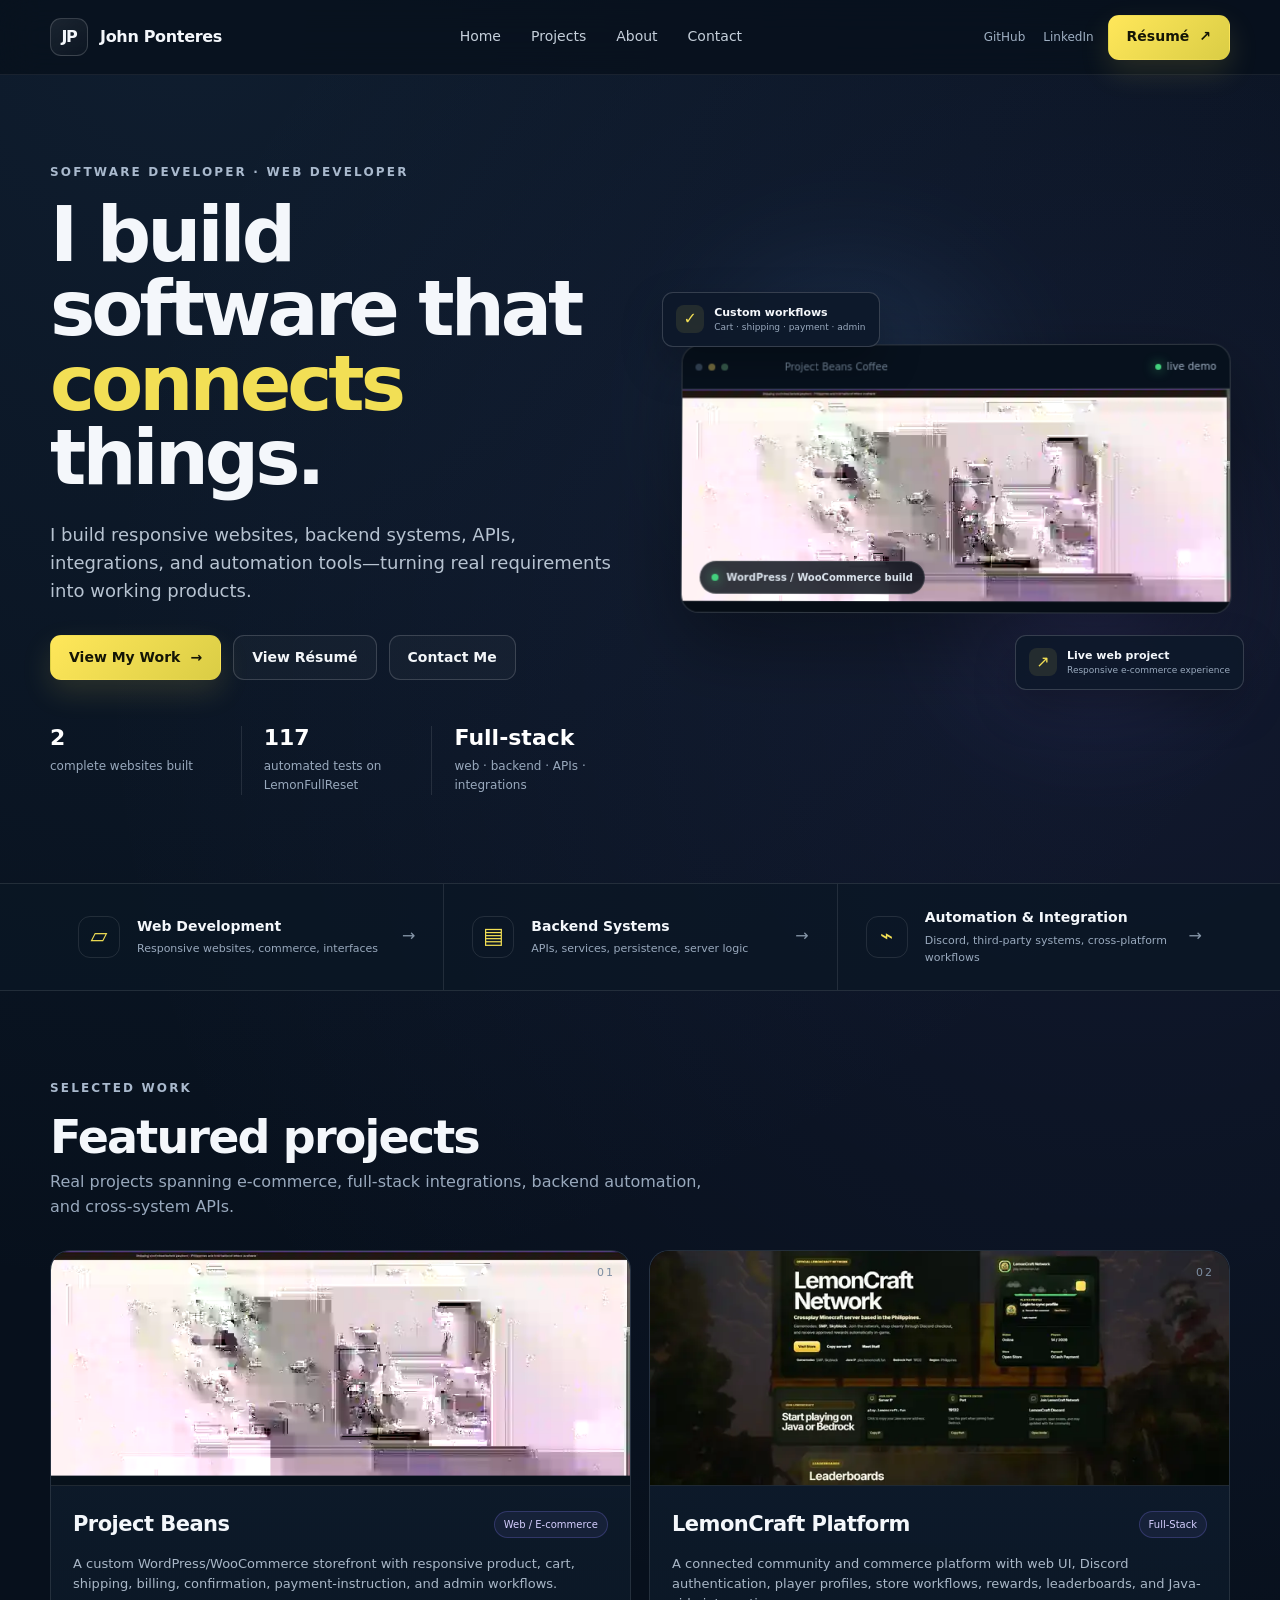
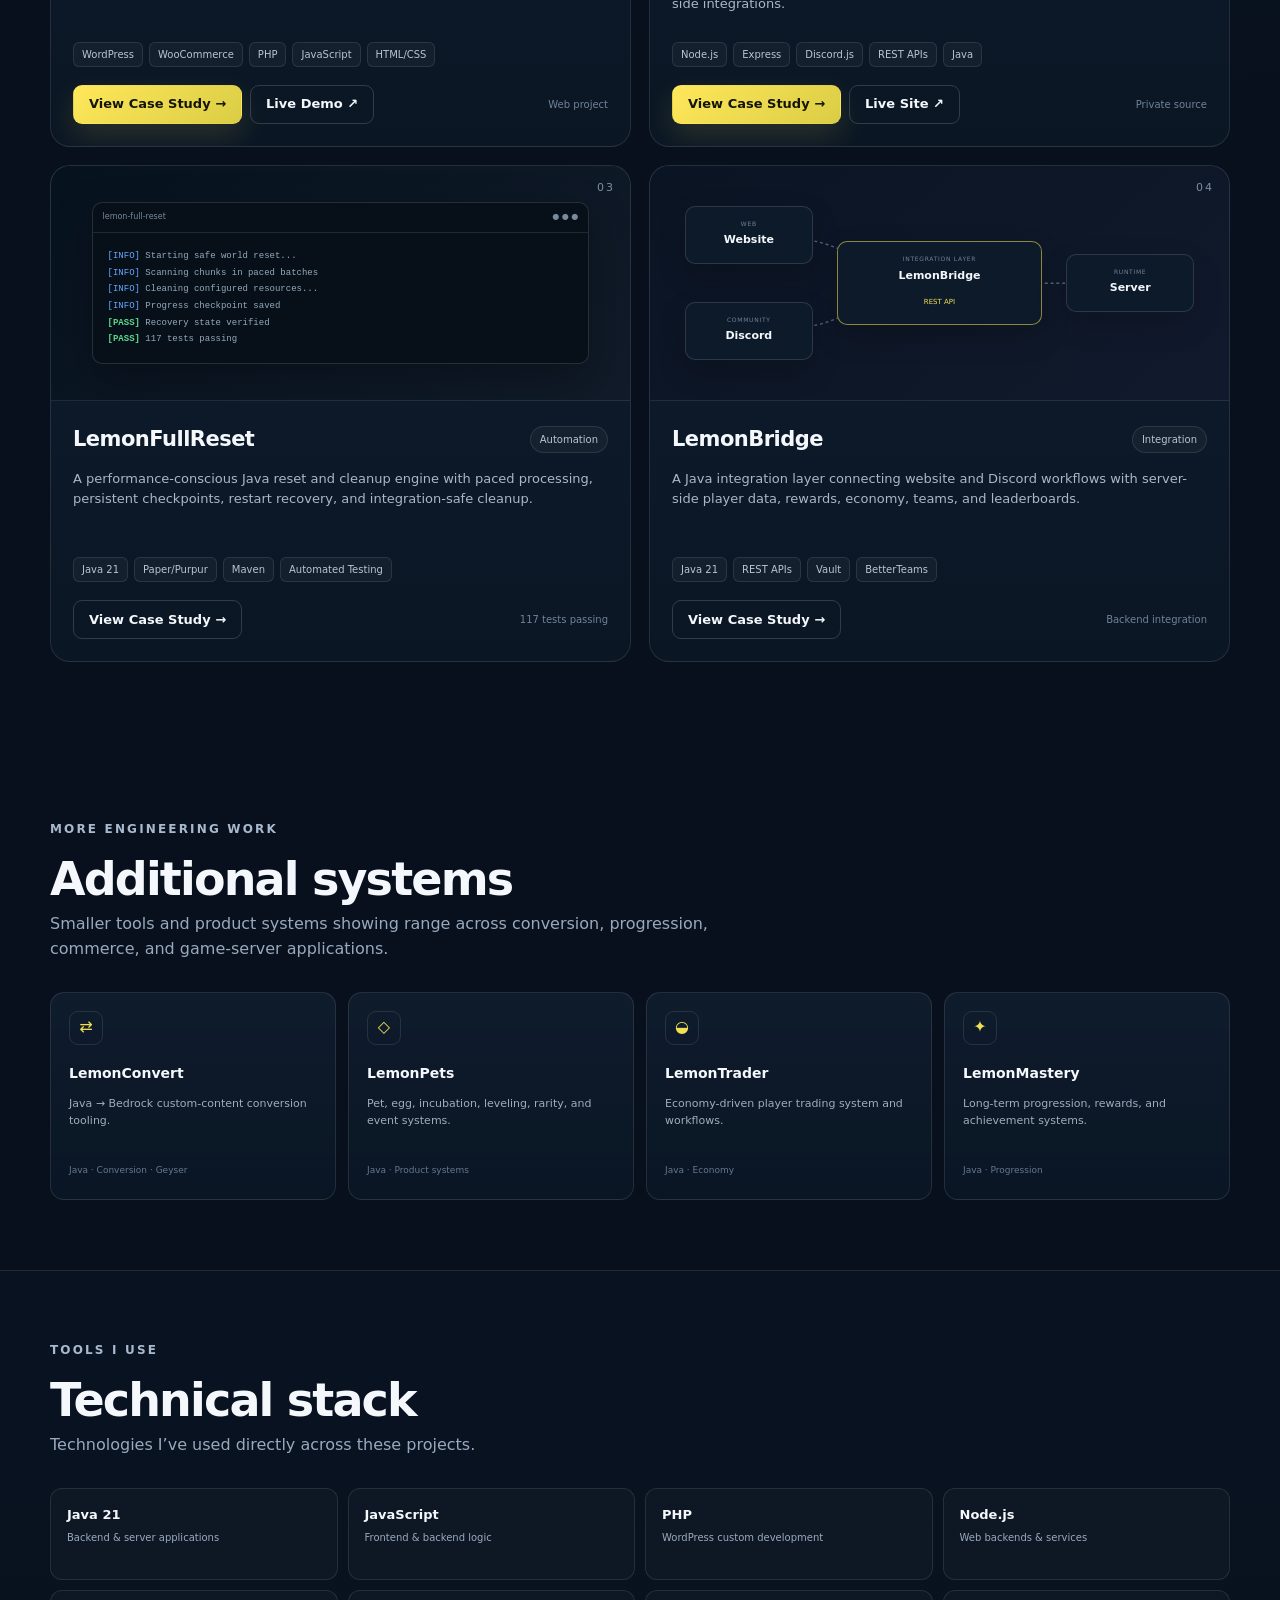
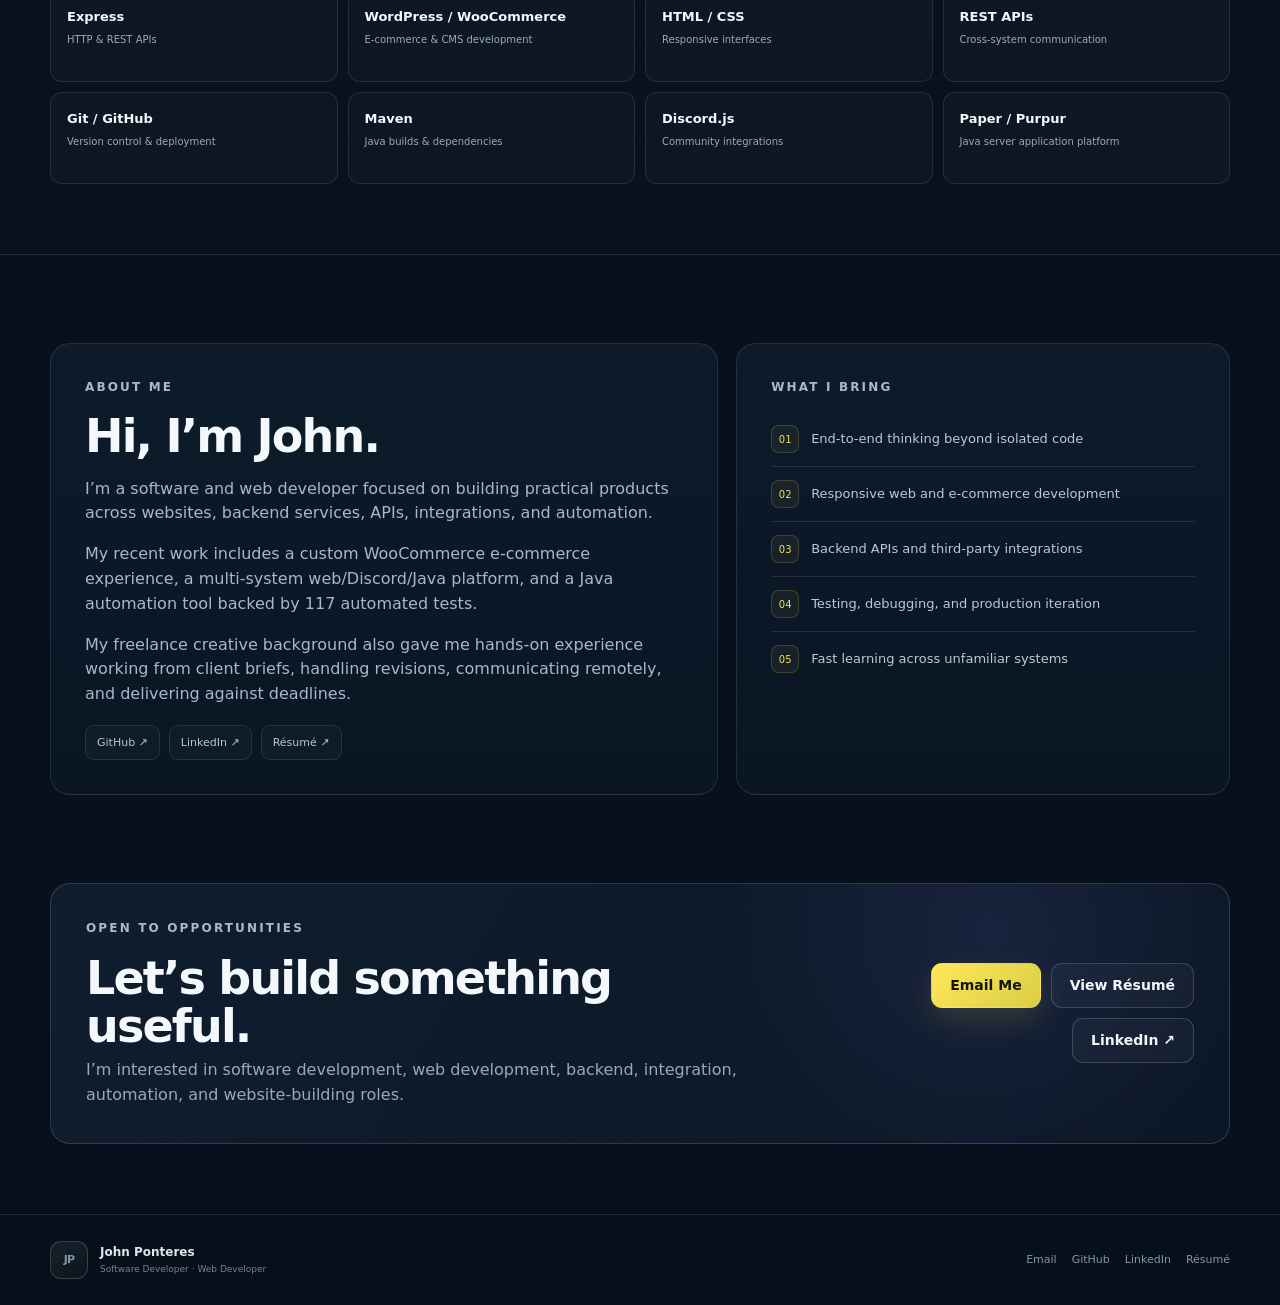
==== commit 31fcc421: "Use local LemonCraft screenshot on homepage" ====
--- a/index.html
+++ b/index.html
@@ -128,7 +128,7 @@
 
           <article class="project-card reveal">
             <div class="project-media image-media">
-              <img class="project-shot lemon-shot" src="https://store.lemoncraft.fun/lemoncraft-showcase.png" alt="LemonCraft Network showcase" />
+              <img class="project-shot lemon-shot" src="assets/lemoncraft-card.webp" alt="LemonCraft Network showcase" />
               <span class="project-number">02</span>
             </div>
             <div class="project-body">
